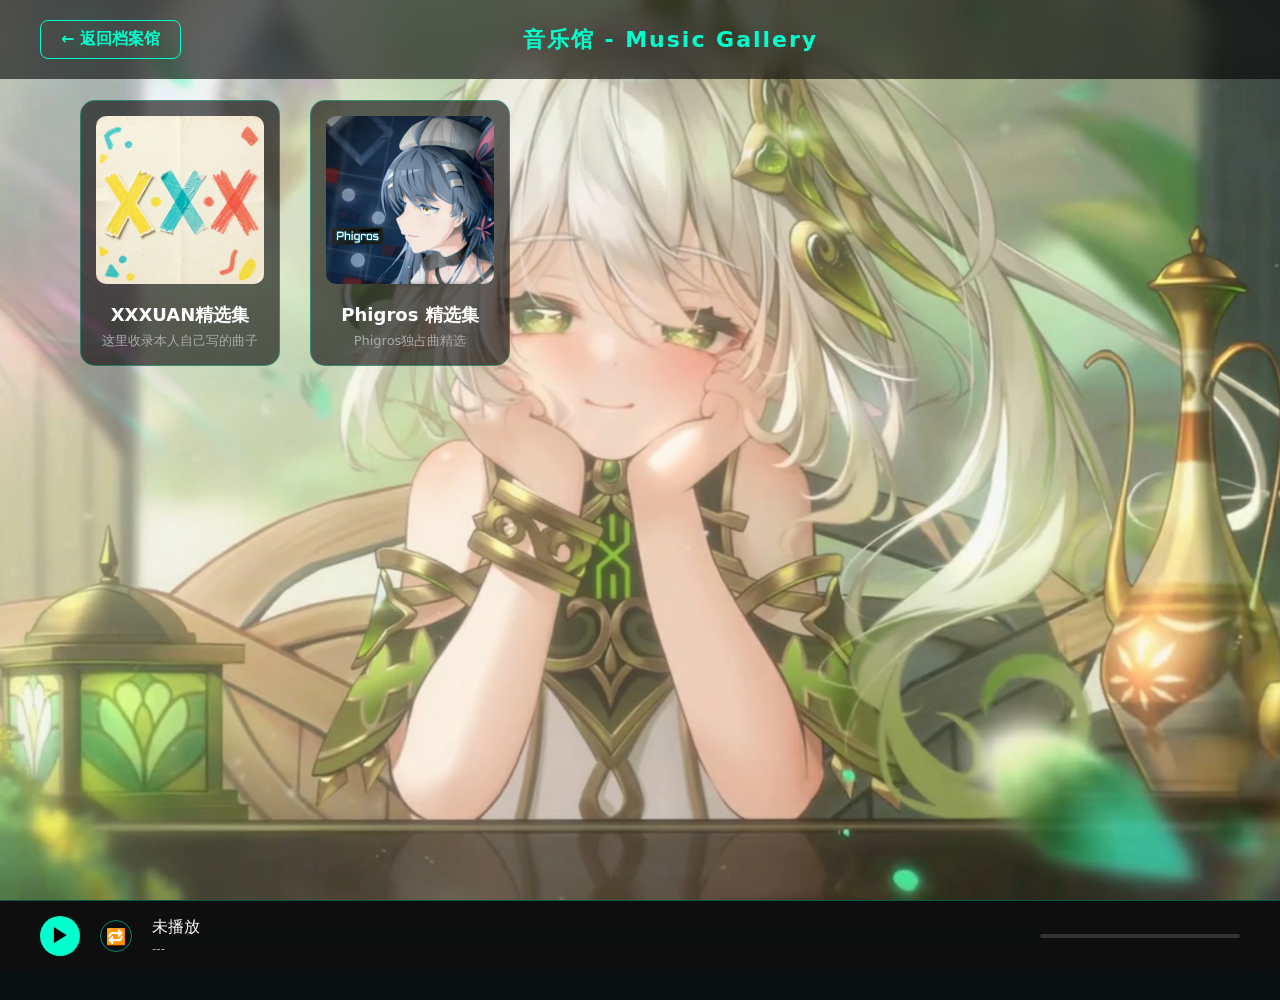
==== music.html @ 3392f0d2 "Update2.2.0#修复显示错误&音乐馆功能添加" ====
<!DOCTYPE html>
<html lang="zh-CN">
<head>
  <meta charset="UTF-8">
  <meta name="viewport" content="width=device-width, initial-scale=1.0">
  <title>音乐馆 - XXXUAN</title>
  <link rel="preload" as="image" href="XXXUANBG.webp">
  <style>
    /* ========== 基础与主题变量 ========== */
    :root {
      --accent: #00ffcc;
      --accent-rgb: 0, 255, 204;
      --panel: rgba(0, 0, 0, 0.6);
      --font-sans: system-ui, -apple-system, "Segoe UI", "PingFang SC", "Microsoft YaHei", sans-serif;
    }

    *, *::before, *::after { box-sizing: border-box; }
    
    /* ✨ 赛博滚动条：干掉默认样式 ✨ */
    html {
      color-scheme: dark;
      scrollbar-width: thin;
      scrollbar-color: rgba(var(--accent-rgb), 0.5) transparent;
    }
    ::-webkit-scrollbar { width: 8px; height: 8px; }
    ::-webkit-scrollbar-track { background: transparent; }
    ::-webkit-scrollbar-thumb {
      background: rgba(var(--accent-rgb), 0.4); border-radius: 4px;
    }
    ::-webkit-scrollbar-thumb:hover {
      background: rgba(var(--accent-rgb), 0.7);
    }

    body {
      min-height: 100vh;
      margin: 0;
      background: #0a0f12 url('XXXUANBG.webp') no-repeat center center / cover fixed;
      color: #fff;
      font-family: var(--font-sans);
      overflow-x: hidden;
      padding-bottom: 100px; /* 给底部播放器留空间 */
    }

    /* ✨ 滚动锁定：防止弹窗穿透 ✨ */
    body.modal-open {
      overflow: hidden;
      padding-right: 8px; /* 补偿滚动条消失导致的页面抖动 */
    }

    /* ========== 顶部导航栏 ========== */
    .nav-bar {
      position: fixed; top: 0; left: 0; width: 100%;
      padding: 20px 40px;
      background-color: var(--panel);
      backdrop-filter: blur(10px); -webkit-backdrop-filter: blur(10px);
      display: flex; justify-content: space-between; align-items: center;
      z-index: 100;
    }
    .back-btn {
      color: var(--accent); text-decoration: none;
      font-size: 16px; font-weight: bold;
      border: 1px solid var(--accent); padding: 8px 20px; border-radius: 8px;
      transition: all 0.3s;
      cursor: pointer;
    }
    .back-btn:hover { background: var(--accent); color: #000; box-shadow: 0 0 15px rgba(var(--accent-rgb), 0.4); }
    .page-title { font-size: 22px; font-weight: bold; color: var(--accent); letter-spacing: 2px; margin: 0; }

    /* ========== 专辑画廊（主页面） ========== */
    .album-gallery {
      max-width: 1200px; margin: 100px auto 40px; padding: 0 40px;
      display: grid; 
      grid-template-columns: repeat(auto-fill, minmax(200px, 1fr)); 
      gap: 30px;
    }
    .album-card {
      background: var(--panel);
      border: 1px solid rgba(var(--accent-rgb), 0.3);
      border-radius: 15px; padding: 15px;
      cursor: pointer; transition: all 0.3s;
      text-align: center;
    }
    .album-card:hover {
      transform: translateY(-8px);
      box-shadow: 0 10px 20px rgba(var(--accent-rgb), 0.2);
      border-color: var(--accent);
    }
    .album-cover {
      width: 100%; aspect-ratio: 1 / 1; object-fit: cover;
      border-radius: 10px; margin-bottom: 15px;
    }
    .album-name { color: #fff; font-size: 18px; font-weight: bold; margin-bottom: 5px; }
    .album-desc { color: #aaa; font-size: 13px; }

    /* ========== 专辑内页弹窗 ========== */
    .songs-modal {
      display: none; position: fixed; inset: 0;
      background-color: rgba(10, 10, 10, 0.7);
      backdrop-filter: blur(25px); -webkit-backdrop-filter: blur(25px);
      z-index: 200;
      padding: 80px 40px;
      overflow-y: auto;
      overscroll-behavior: contain; /* 禁止滚动链接 */
    }
    .songs-modal.is-open { display: block; animation: fadeIn 0.3s ease both; }
    @keyframes fadeIn { from { opacity: 0; } to { opacity: 1; } }
    
    .close-modal {
      position: fixed; top: 20px; right: 40px;
      background: none; border: none; color: var(--accent); font-size: 40px;
      cursor: pointer; transition: transform 0.3s;
    }
    .close-modal:hover { color: #fff; transform: rotate(90deg); }

    /* 版权声明栏样式 */
    .copyright-bar {
      text-align: center;
      margin-bottom: 30px;
      display: none; 
    }
    .copyright-text {
      display: inline-block;
      font-size: 13px;
      color: #ff8a80;
      background: rgba(255, 138, 128, 0.1);
      border: 1px dashed rgba(255, 138, 128, 0.4);
      padding: 8px 16px;
      border-radius: 8px;
      line-height: 1.5;
      letter-spacing: 1px;
    }

    /* 歌曲列表网格 */
    .songs-grid {
      max-width: 1000px; margin: 0 auto;
      display: grid; grid-template-columns: repeat(auto-fill, minmax(280px, 1fr)); gap: 20px;
    }

    /* 单曲卡片样式 */
    .song-card {
      background: rgba(255, 255, 255, 0.05);
      border: 1px solid rgba(var(--accent-rgb), 0.3);
      padding: 12px 20px 12px 12px;
      border-radius: 15px;
      cursor: pointer; transition: all 0.3s;
      display: flex; justify-content: space-between; align-items: center;
      gap: 15px;
    }
    .song-card:hover, .song-card.playing {
      background: rgba(var(--accent-rgb), 0.15);
      border-color: var(--accent);
      box-shadow: 0 0 15px rgba(var(--accent-rgb), 0.3);
    }
    
    .song-cover-thumb {
      width: 50px;
      height: 50px;
      border-radius: 8px;
      object-fit: cover;
      flex-shrink: 0;
    }

    .song-info {
      flex: 1;
      display: flex;
      flex-direction: column;
      justify-content: center;
      overflow: hidden;
    }
    .song-title { font-size: 16px; font-weight: bold; color: #fff; margin: 0 0 4px; white-space: nowrap; overflow: hidden; text-overflow: ellipsis; }
    .song-artist { font-size: 13px; color: #aaa; margin: 0; }
    
    .play-icon {
      width: 36px; height: 36px; border-radius: 50%;
      background: var(--accent); color: #000;
      display: flex; align-items: center; justify-content: center;
      font-size: 16px; flex-shrink: 0;
    }

    /* ========== 底部全局播放器 ========== */
    .global-player {
      position: fixed; bottom: 0; left: 0; width: 100%;
      background: rgba(15, 15, 15, 0.9);
      backdrop-filter: blur(20px); -webkit-backdrop-filter: blur(20px);
      border-top: 1px solid rgba(var(--accent-rgb), 0.3);
      padding: 15px 40px;
      display: flex; align-items: center; gap: 20px;
      z-index: 300; 
      transform: translateY(100%); 
      transition: transform 0.4s cubic-bezier(0.175, 0.885, 0.32, 1.275);
    }
    .global-player.show { transform: translateY(0); }
    
    .player-btn {
      width: 40px; height: 40px; border-radius: 50%;
      background: var(--accent); color: #000; border: none;
      font-size: 18px; cursor: pointer; font-weight: bold;
      display: flex; align-items: center; justify-content: center;
      flex-shrink: 0; transition: all 0.2s;
    }
    .player-btn:hover { transform: scale(1.1); box-shadow: 0 0 15px rgba(var(--accent-rgb), 0.5); }

    /* ✨ 播放模式按钮 ✨ */
    .mode-btn {
      width: 32px; height: 32px; border-radius: 50%;
      background: transparent; color: var(--accent); border: 1px solid rgba(var(--accent-rgb), 0.5);
      font-size: 16px; cursor: pointer; display: flex; align-items: center; justify-content: center;
      flex-shrink: 0; transition: all 0.3s;
    }
    .mode-btn:hover { background: rgba(var(--accent-rgb), 0.2); }
    
    .player-info {
      flex: 1; display: flex; flex-direction: column; overflow: hidden;
    }
    .player-title { font-size: 16px; color: #fff; margin: 0 0 4px; white-space: nowrap; overflow: hidden; text-overflow: ellipsis; }
    .player-artist { font-size: 12px; color: #aaa; margin: 0; }
    
    .player-progress {
      width: 200px; height: 4px; background: #333; border-radius: 2px; overflow: hidden; cursor: pointer; flex-shrink: 0;
    }
    .progress-inner { height: 100%; background: var(--accent); width: 0%; transition: width 0.1s linear; }

    /* 移动端适配 */
    @media (max-width: 820px) {
      .nav-bar { padding: 15px 20px; }
      .page-title { font-size: 18px; }
      .album-gallery { padding: 0 20px; margin-top: 80px; grid-template-columns: repeat(auto-fill, minmax(140px, 1fr)); gap: 15px; }
      .album-cover { margin-bottom: 10px; }
      .album-name { font-size: 15px; }
      .songs-modal { padding: 80px 20px; }
      .close-modal { right: 20px; }
      .global-player { padding: 10px 20px; gap: 10px; }
      .player-progress { display: none; } 
    }
  </style>
</head>
<body>

  <!-- 顶部返回导航 -->
  <div class="nav-bar">
    <a href="index.html" class="back-btn" id="back-to-home">← 返回档案馆</a>
    <h1 class="page-title">音乐馆 - Music Gallery</h1>
    <div style="width: 80px;"></div>
  </div>

  <!-- 专辑画廊 -->
  <div class="album-gallery" id="album-container">
    <p style="text-align:center; width:100%; color:#888;">正在加载专辑...</p>
  </div>

  <!-- 歌曲列表弹窗 -->
  <div id="songs-modal" class="songs-modal">
    <button class="close-modal" id="close-songs">&times;</button>
    <h2 style="text-align: center; color: var(--accent); margin-bottom: 10px;" id="modal-album-title">专辑名称</h2>
    
    <!-- 版权声明栏 -->
    <div class="copyright-bar" id="modal-copyright-bar">
      <span class="copyright-text" id="modal-copyright-text"></span>
    </div>

    <div class="songs-grid" id="songs-container"></div>
  </div>

  <!-- 全局底部播放器 -->
  <div class="global-player" id="global-player">
    <button class="player-btn" id="main-play-btn">▶</button>
    <!-- ✨ 新增模式切换按钮 ✨ -->
    <button class="mode-btn" id="play-mode-btn" title="列表循环">🔁</button>
    <div class="player-info">
      <p class="player-title" id="player-title">未播放</p>
      <p class="player-artist" id="player-artist">---</p>
    </div>
    <div class="player-progress" id="player-progress">
      <div class="progress-inner" id="progress-inner"></div>
    </div>
  </div>

  <!-- 极简音频标签 -->
  <audio id="global-audio" preload="none"></audio>

  <script>
    (() => {
      'use strict';

      // ================= 1. 主题色同步模块 =================
      function hexToRgb(hex) {
        const m = /^#?([0-9a-f]{3}|[0-9a-f]{6})$/i.exec(hex || '');
        if (!m) return null;
        let h = m[1];
        if (h.length === 3) h = h.split('').map(c => c + c).join('');
        return `${parseInt(h.slice(0, 2), 16)}, ${parseInt(h.slice(2, 4), 16)}, ${parseInt(h.slice(4, 6), 16)}`;
      }
      let savedColor = null;
      try { savedColor = localStorage.getItem('archive-theme-color'); } catch {}
      if (savedColor) {
        const rgb = hexToRgb(savedColor);
        if (rgb) {
          document.documentElement.style.setProperty('--accent', savedColor);
          document.documentElement.style.setProperty('--accent-rgb', rgb);
        }
      }

      // ================= DOM 元素获取 =================
      const albumContainer = document.getElementById('album-container');
      const songsModal = document.getElementById('songs-modal');
      const closeSongsBtn = document.getElementById('close-songs');
      const songsContainer = document.getElementById('songs-container');
      const modalAlbumTitle = document.getElementById('modal-album-title');
      
      const copyrightBar = document.getElementById('modal-copyright-bar');
      const copyrightText = document.getElementById('modal-copyright-text');

      const globalPlayer = document.getElementById('global-player');
      const mainPlayBtn = document.getElementById('main-play-btn');
      const playModeBtn = document.getElementById('play-mode-btn');
      const playerTitle = document.getElementById('player-title');
      const playerArtist = document.getElementById('player-artist');
      const progressInner = document.getElementById('progress-inner');
      const playerProgress = document.getElementById('player-progress');
      
      const audio = document.getElementById('global-audio');

      // ================= 状态管理 =================
      let musicData = [];
      let currentPlayingCard = null; 
      let currentPlaylist = [];      // 当前所在的播放列表
      let currentSongIndex = -1;     // 当前在播放列表中的索引
      let playMode = 0;              // 0: 列表循环, 1: 单曲循环, 2: 随机播放

      // 读取保存的播放模式
      const savedMode = localStorage.getItem('music-play-mode');
      if (savedMode !== null && !isNaN(parseInt(savedMode))) {
        playMode = parseInt(savedMode);
      }
      updateModeUI();

      // ================= 2. 加载数据与渲染 =================
      async function loadMusic() {
        try {
          const res = await fetch('music.json', { cache: 'no-cache' });
          if (!res.ok) throw new Error(`HTTP ${res.status}`);
          musicData = await res.json();
          renderAlbums();
        } catch (err) {
          console.error('加载音乐数据失败:', err);
          albumContainer.innerHTML = `<p style="text-align:center; color:#ff8a80; width:100%;">加载失败：${err.message}</p>`;
        }
      }

      function renderAlbums() {
        albumContainer.innerHTML = '';
        musicData.forEach((album) => {
          const card = document.createElement('div');
          card.className = 'album-card';
          card.innerHTML = `
            <img src="${album.album_cover}" class="album-cover" alt="${album.album_name}">
            <div class="album-name">${album.album_name}</div>
            <div class="album-desc">${album.description || ''}</div>
          `;
          card.onclick = () => openAlbum(album);
          albumContainer.appendChild(card);
        });
      }

      // ================= 3. 弹窗与滚动锁定 =================
      function openAlbum(album) {
        modalAlbumTitle.textContent = album.album_name;
        
        if (album.copyright) {
          copyrightText.textContent = album.copyright;
          copyrightBar.style.display = 'block'; 
        } else {
          copyrightBar.style.display = 'none'; 
        }

        songsContainer.innerHTML = '';
        currentPlaylist = album.songs || []; // 更新当前播放列表

        if (currentPlaylist.length === 0) {
          songsContainer.innerHTML = '<p style="color: #888; text-align: center; width: 100%;">此专辑暂未收录歌曲。</p>';
        } else {
          currentPlaylist.forEach((song, index) => {
            const songCard = document.createElement('div');
            songCard.className = 'song-card';
            
            // 检查是否是当前正在播放的歌
            const isPlayingThis = !audio.paused && currentSongIndex === index && audio.src.includes(song.src);
            if (isPlayingThis) {
              songCard.classList.add('playing');
              currentPlayingCard = songCard;
            }

            const coverUrl = song.cover ? song.cover : album.album_cover; 

            songCard.innerHTML = `
              <img src="${coverUrl}" class="song-cover-thumb" alt="${song.title}">
              <div class="song-info">
                <p class="song-title">${song.title}</p>
                <p class="song-artist">${song.artist}</p>
              </div>
              <div class="play-icon">${isPlayingThis ? '⏸' : '▶'}</div>
            `;
            
            songCard.onclick = () => togglePlay(song, index, songCard);
            songsContainer.appendChild(songCard);
          });
        }
        
        songsModal.classList.add('is-open');
        document.body.classList.add('modal-open'); // ✨ 锁定背景滚动
      }

      closeSongsBtn.onclick = () => {
        songsModal.classList.remove('is-open');
        document.body.classList.remove('modal-open'); // ✨ 恢复背景滚动
      };

      // ================= 4. 核心播放逻辑 =================
      function togglePlay(song, index, songCard) {
        // 如果点击的是正在播放的歌，就暂停
        if (!audio.paused && currentSongIndex === index && audio.src.includes(song.src)) {
          audio.pause();
          songCard.classList.remove('playing');
          songCard.querySelector('.play-icon').textContent = '▶';
          mainPlayBtn.textContent = '▶';
          return;
        }

        playSong(song, index, songCard);
      }

      function playSong(song, index, songCard) {
        // 重置上一首的 UI
        if (currentPlayingCard) {
          currentPlayingCard.classList.remove('playing');
          currentPlayingCard.querySelector('.play-icon').textContent = '▶';
        }

        currentSongIndex = index;
        audio.src = song.src;
        
        audio.play().then(() => {
          // 更新当前卡片 UI
          if (songCard) {
            songCard.classList.add('playing');
            songCard.querySelector('.play-icon').textContent = '⏸';
            currentPlayingCard = songCard;
          }
          
          // 更新底部播放器
          playerTitle.textContent = song.title;
          playerArtist.textContent = song.artist;
          mainPlayBtn.textContent = '⏸';
          globalPlayer.classList.add('show');
          
        }).catch(err => {
          console.error('播放失败', err);
          alert('无法播放该音频，请检查路径或网络。');
        });
      }

      // ================= 5. 播放模式逻辑 =================
      function updateModeUI() {
        if (playMode === 0) {
          playModeBtn.textContent = '🔁';
          playModeBtn.title = '列表循环';
        } else if (playMode === 1) {
          playModeBtn.textContent = '🔂';
          playModeBtn.title = '单曲循环';
        } else if (playMode === 2) {
          playModeBtn.textContent = '🔀';
          playModeBtn.title = '随机播放';
        }
      }

      playModeBtn.onclick = () => {
        playMode = (playMode + 1) % 3;
        updateModeUI();
        localStorage.setItem('music-play-mode', playMode);
      };

      // ✨ 核心：播放结束时的处理 ✨
      audio.onended = () => {
        if (currentPlaylist.length === 0) return;

        // 单曲循环
        if (playMode === 1) {
          audio.currentTime = 0;
          audio.play();
          return;
        }

        let nextIndex = currentSongIndex;

        // 列表循环
        if (playMode === 0) {
          nextIndex = (currentSongIndex + 1) % currentPlaylist.length;
        } 
        // 随机播放
        else if (playMode === 2) {
          if (currentPlaylist.length > 1) {
            do {
              nextIndex = Math.floor(Math.random() * currentPlaylist.length);
            } while (nextIndex === currentSongIndex);
          } else {
            nextIndex = 0;
          }
        }

        // 自动播放下一首
        const nextSong = currentPlaylist[nextIndex];
        
        // 如果弹窗还开着，就自动找对应的 DOM 元素高亮
        let nextCard = null;
        if (songsModal.classList.contains('is-open')) {
           const cards = songsContainer.querySelectorAll('.song-card');
           if (cards[nextIndex]) nextCard = cards[nextIndex];
        }

        playSong(nextSong, nextIndex, nextCard);
      };

      // ================= 6. 底部播放器交互 =================
      mainPlayBtn.onclick = () => {
        if (audio.paused) {
          audio.play();
          mainPlayBtn.textContent = '⏸';
          if (currentPlayingCard) {
            currentPlayingCard.classList.add('playing');
            currentPlayingCard.querySelector('.play-icon').textContent = '⏸';
          }
        } else {
          audio.pause();
          mainPlayBtn.textContent = '▶';
          if (currentPlayingCard) {
            currentPlayingCard.classList.remove('playing');
            currentPlayingCard.querySelector('.play-icon').textContent = '▶';
          }
        }
      };

      audio.ontimeupdate = () => {
        if (audio.duration) {
          const percent = (audio.currentTime / audio.duration) * 100;
          progressInner.style.width = `${percent}%`;
        }
      };
      
      playerProgress.onclick = (e) => {
        if (audio.duration) {
          const rect = playerProgress.getBoundingClientRect();
          const percent = (e.clientX - rect.left) / rect.width;
          audio.currentTime = percent * audio.duration;
        }
      };

      // ================= 7. 返回主页渐弱效果 =================
      document.getElementById('back-to-home').onclick = (e) => {
        e.preventDefault();
        const targetUrl = 'index.html';
        
        if (audio.paused) {
          window.location.href = targetUrl;
          return;
        }
        
        let vol = audio.volume;
        const fadeOut = setInterval(() => {
          if (vol > 0.05) {
            vol -= 0.05;
            audio.volume = vol;
          } else {
            clearInterval(fadeOut);
            audio.pause();
            window.location.href = targetUrl;
          }
        }, 50);
      };

      // 启动
      loadMusic();
    })();
  </script>
</body>
</html>
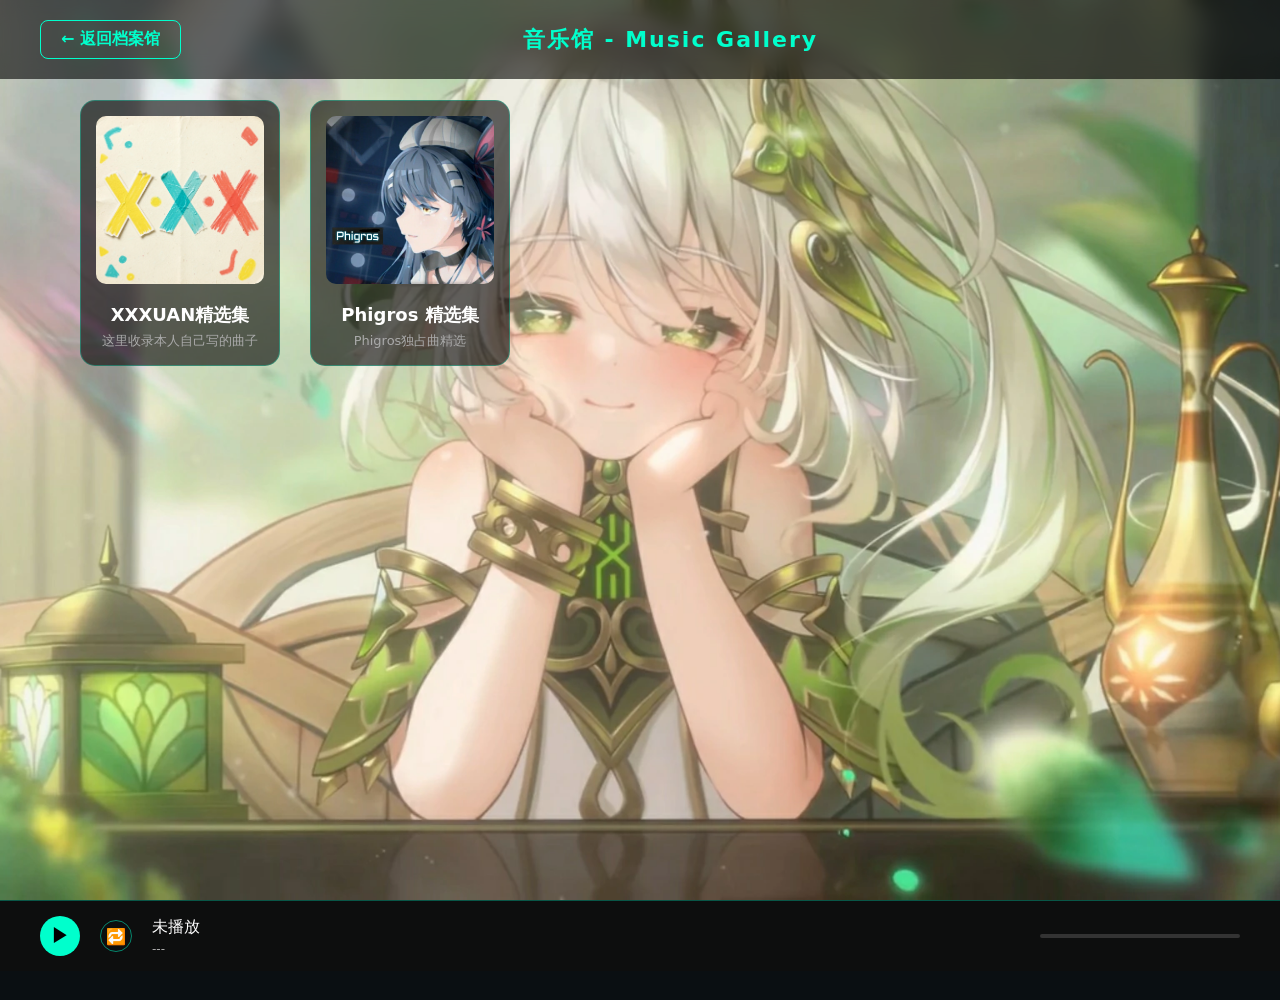
==== commit 09658adf: "Update2.3.0#修复显示错误" ====
--- a/music.html
+++ b/music.html
@@ -16,7 +16,7 @@
 
     *, *::before, *::after { box-sizing: border-box; }
     
-    /* ✨ 赛博滚动条：干掉默认样式 ✨ */
+    /* 赛博滚动条 */
     html {
       color-scheme: dark;
       scrollbar-width: thin;
@@ -24,12 +24,8 @@
     }
     ::-webkit-scrollbar { width: 8px; height: 8px; }
     ::-webkit-scrollbar-track { background: transparent; }
-    ::-webkit-scrollbar-thumb {
-      background: rgba(var(--accent-rgb), 0.4); border-radius: 4px;
-    }
-    ::-webkit-scrollbar-thumb:hover {
-      background: rgba(var(--accent-rgb), 0.7);
-    }
+    ::-webkit-scrollbar-thumb { background: rgba(var(--accent-rgb), 0.4); border-radius: 4px; }
+    ::-webkit-scrollbar-thumb:hover { background: rgba(var(--accent-rgb), 0.7); }
 
     body {
       min-height: 100vh;
@@ -41,20 +37,21 @@
       padding-bottom: 100px; /* 给底部播放器留空间 */
     }
 
-    /* ✨ 滚动锁定：防止弹窗穿透 ✨ */
+    /* 滚动锁定：防止弹窗穿透 */
     body.modal-open {
       overflow: hidden;
       padding-right: 8px; /* 补偿滚动条消失导致的页面抖动 */
     }
 
-    /* ========== 顶部导航栏 ========== */
+    /* ========== 顶部导航栏 (降级兜底) ========== */
     .nav-bar {
       position: fixed; top: 0; left: 0; width: 100%;
       padding: 20px 40px;
-      background-color: var(--panel);
-      backdrop-filter: blur(10px); -webkit-backdrop-filter: blur(10px);
+      /* 默认深色底，防止毛玻璃失效导致文字看不清 */
+      background-color: rgba(0, 0, 0, 0.9);
       display: flex; justify-content: space-between; align-items: center;
       z-index: 100;
+      transform: translateZ(0); will-change: backdrop-filter;
     }
     .back-btn {
       color: var(--accent); text-decoration: none;
@@ -92,15 +89,17 @@
     .album-name { color: #fff; font-size: 18px; font-weight: bold; margin-bottom: 5px; }
     .album-desc { color: #aaa; font-size: 13px; }
 
-    /* ========== 专辑内页弹窗 ========== */
+    /* ========== 专辑内页弹窗 (降级兜底) ========== */
     .songs-modal {
       display: none; position: fixed; inset: 0;
-      background-color: rgba(10, 10, 10, 0.7);
-      backdrop-filter: blur(25px); -webkit-backdrop-filter: blur(25px);
+      /* 默认极深色底，0.95几乎不透明，绝对防叠影 */
+      background-color: rgba(10, 10, 10, 0.95);
       z-index: 200;
       padding: 80px 40px;
       overflow-y: auto;
-      overscroll-behavior: contain; /* 禁止滚动链接 */
+      overscroll-behavior: contain; 
+      transform: translateZ(0);
+      isolation: isolate; /* 防止层叠上下文丢失 */
     }
     .songs-modal.is-open { display: block; animation: fadeIn 0.3s ease both; }
     @keyframes fadeIn { from { opacity: 0; } to { opacity: 1; } }
@@ -153,20 +152,11 @@
     }
     
     .song-cover-thumb {
-      width: 50px;
-      height: 50px;
-      border-radius: 8px;
-      object-fit: cover;
-      flex-shrink: 0;
-    }
-
-    .song-info {
-      flex: 1;
-      display: flex;
-      flex-direction: column;
-      justify-content: center;
-      overflow: hidden;
-    }
+      width: 50px; height: 50px; border-radius: 8px;
+      object-fit: cover; flex-shrink: 0;
+    }
+
+    .song-info { flex: 1; display: flex; flex-direction: column; justify-content: center; overflow: hidden; }
     .song-title { font-size: 16px; font-weight: bold; color: #fff; margin: 0 0 4px; white-space: nowrap; overflow: hidden; text-overflow: ellipsis; }
     .song-artist { font-size: 13px; color: #aaa; margin: 0; }
     
@@ -177,17 +167,18 @@
       font-size: 16px; flex-shrink: 0;
     }
 
-    /* ========== 底部全局播放器 ========== */
+    /* ========== 底部全局播放器 (降级兜底) ========== */
     .global-player {
       position: fixed; bottom: 0; left: 0; width: 100%;
-      background: rgba(15, 15, 15, 0.9);
-      backdrop-filter: blur(20px); -webkit-backdrop-filter: blur(20px);
+      /* 默认深色底 */
+      background: rgba(15, 15, 15, 0.95);
       border-top: 1px solid rgba(var(--accent-rgb), 0.3);
       padding: 15px 40px;
       display: flex; align-items: center; gap: 20px;
       z-index: 300; 
       transform: translateY(100%); 
       transition: transform 0.4s cubic-bezier(0.175, 0.885, 0.32, 1.275);
+      will-change: backdrop-filter;
     }
     .global-player.show { transform: translateY(0); }
     
@@ -200,7 +191,7 @@
     }
     .player-btn:hover { transform: scale(1.1); box-shadow: 0 0 15px rgba(var(--accent-rgb), 0.5); }
 
-    /* ✨ 播放模式按钮 ✨ */
+    /* 播放模式按钮 */
     .mode-btn {
       width: 32px; height: 32px; border-radius: 50%;
       background: transparent; color: var(--accent); border: 1px solid rgba(var(--accent-rgb), 0.5);
@@ -209,9 +200,7 @@
     }
     .mode-btn:hover { background: rgba(var(--accent-rgb), 0.2); }
     
-    .player-info {
-      flex: 1; display: flex; flex-direction: column; overflow: hidden;
-    }
+    .player-info { flex: 1; display: flex; flex-direction: column; overflow: hidden; }
     .player-title { font-size: 16px; color: #fff; margin: 0 0 4px; white-space: nowrap; overflow: hidden; text-overflow: ellipsis; }
     .player-artist { font-size: 12px; color: #aaa; margin: 0; }
     
@@ -220,7 +209,26 @@
     }
     .progress-inner { height: 100%; background: var(--accent); width: 0%; transition: width 0.1s linear; }
 
-    /* 移动端适配 */
+    /* ============================================================
+       全平台终极降级策略 (@supports)
+       ============================================================ */
+    @supports ((-webkit-backdrop-filter: blur(25px)) or (backdrop-filter: blur(25px))) {
+      /* 支持毛玻璃时的优化效果 */
+      .nav-bar {
+        background-color: var(--panel);
+        backdrop-filter: blur(10px); -webkit-backdrop-filter: blur(10px);
+      }
+      .songs-modal {
+        background-color: rgba(10, 10, 10, 0.75); /* PC端透明度调高一点 */
+        backdrop-filter: blur(25px); -webkit-backdrop-filter: blur(25px);
+      }
+      .global-player {
+        background: rgba(15, 15, 15, 0.85); /* 播放器透明度也调高 */
+        backdrop-filter: blur(20px); -webkit-backdrop-filter: blur(20px);
+      }
+    }
+
+    /* ========== 移动端终极降级打击 ========== */
     @media (max-width: 820px) {
       .nav-bar { padding: 15px 20px; }
       .page-title { font-size: 18px; }
@@ -231,6 +239,15 @@
       .close-modal { right: 20px; }
       .global-player { padding: 10px 20px; gap: 10px; }
       .player-progress { display: none; } 
+
+      /* 移动端强制关闭毛玻璃，深度加深底 */
+      .nav-bar, .songs-modal, .global-player {
+        backdrop-filter: none !important;
+        -webkit-backdrop-filter: none !important;
+      }
+      .songs-modal {
+        background-color: rgba(10, 10, 10, 0.98) !important;
+      }
     }
   </style>
 </head>
@@ -264,7 +281,7 @@
   <!-- 全局底部播放器 -->
   <div class="global-player" id="global-player">
     <button class="player-btn" id="main-play-btn">▶</button>
-    <!-- ✨ 新增模式切换按钮 ✨ -->
+    <!-- 播放模式切换按钮 -->
     <button class="mode-btn" id="play-mode-btn" title="列表循环">🔁</button>
     <div class="player-info">
       <p class="player-title" id="player-title">未播放</p>
@@ -323,11 +340,10 @@
       // ================= 状态管理 =================
       let musicData = [];
       let currentPlayingCard = null; 
-      let currentPlaylist = [];      // 当前所在的播放列表
-      let currentSongIndex = -1;     // 当前在播放列表中的索引
-      let playMode = 0;              // 0: 列表循环, 1: 单曲循环, 2: 随机播放
-
-      // 读取保存的播放模式
+      let currentPlaylist = [];      
+      let currentSongIndex = -1;     
+      let playMode = 0;              
+
       const savedMode = localStorage.getItem('music-play-mode');
       if (savedMode !== null && !isNaN(parseInt(savedMode))) {
         playMode = parseInt(savedMode);
@@ -374,7 +390,7 @@
         }
 
         songsContainer.innerHTML = '';
-        currentPlaylist = album.songs || []; // 更新当前播放列表
+        currentPlaylist = album.songs || []; 
 
         if (currentPlaylist.length === 0) {
           songsContainer.innerHTML = '<p style="color: #888; text-align: center; width: 100%;">此专辑暂未收录歌曲。</p>';
@@ -383,7 +399,6 @@
             const songCard = document.createElement('div');
             songCard.className = 'song-card';
             
-            // 检查是否是当前正在播放的歌
             const isPlayingThis = !audio.paused && currentSongIndex === index && audio.src.includes(song.src);
             if (isPlayingThis) {
               songCard.classList.add('playing');
@@ -407,17 +422,16 @@
         }
         
         songsModal.classList.add('is-open');
-        document.body.classList.add('modal-open'); // ✨ 锁定背景滚动
+        document.body.classList.add('modal-open'); 
       }
 
       closeSongsBtn.onclick = () => {
         songsModal.classList.remove('is-open');
-        document.body.classList.remove('modal-open'); // ✨ 恢复背景滚动
+        document.body.classList.remove('modal-open'); 
       };
 
       // ================= 4. 核心播放逻辑 =================
       function togglePlay(song, index, songCard) {
-        // 如果点击的是正在播放的歌，就暂停
         if (!audio.paused && currentSongIndex === index && audio.src.includes(song.src)) {
           audio.pause();
           songCard.classList.remove('playing');
@@ -430,7 +444,6 @@
       }
 
       function playSong(song, index, songCard) {
-        // 重置上一首的 UI
         if (currentPlayingCard) {
           currentPlayingCard.classList.remove('playing');
           currentPlayingCard.querySelector('.play-icon').textContent = '▶';
@@ -440,14 +453,12 @@
         audio.src = song.src;
         
         audio.play().then(() => {
-          // 更新当前卡片 UI
           if (songCard) {
             songCard.classList.add('playing');
             songCard.querySelector('.play-icon').textContent = '⏸';
             currentPlayingCard = songCard;
           }
           
-          // 更新底部播放器
           playerTitle.textContent = song.title;
           playerArtist.textContent = song.artist;
           mainPlayBtn.textContent = '⏸';
@@ -479,11 +490,9 @@
         localStorage.setItem('music-play-mode', playMode);
       };
 
-      // ✨ 核心：播放结束时的处理 ✨
       audio.onended = () => {
         if (currentPlaylist.length === 0) return;
 
-        // 单曲循环
         if (playMode === 1) {
           audio.currentTime = 0;
           audio.play();
@@ -492,11 +501,9 @@
 
         let nextIndex = currentSongIndex;
 
-        // 列表循环
         if (playMode === 0) {
           nextIndex = (currentSongIndex + 1) % currentPlaylist.length;
         } 
-        // 随机播放
         else if (playMode === 2) {
           if (currentPlaylist.length > 1) {
             do {
@@ -507,10 +514,8 @@
           }
         }
 
-        // 自动播放下一首
         const nextSong = currentPlaylist[nextIndex];
         
-        // 如果弹窗还开着，就自动找对应的 DOM 元素高亮
         let nextCard = null;
         if (songsModal.classList.contains('is-open')) {
            const cards = songsContainer.querySelectorAll('.song-card');
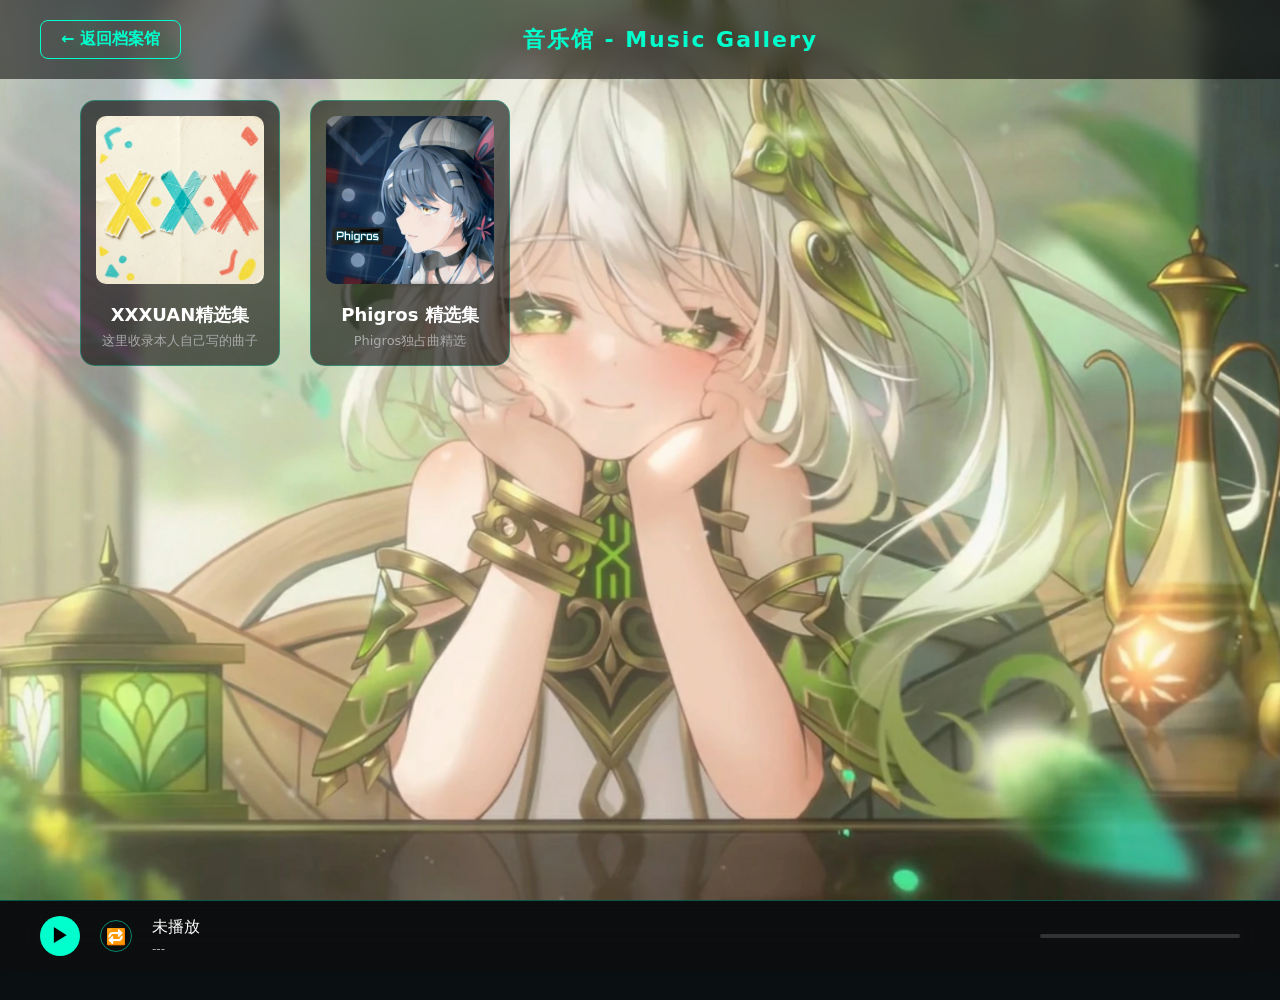
==== commit ece29634: "Update2.3.2#修复显示错误*3" ====
--- a/music.html
+++ b/music.html
@@ -34,21 +34,19 @@
       color: #fff;
       font-family: var(--font-sans);
       overflow-x: hidden;
-      padding-bottom: 100px; /* 给底部播放器留空间 */
-    }
-
-    /* 滚动锁定：防止弹窗穿透 */
+      padding-bottom: 100px;
+    }
+
     body.modal-open {
       overflow: hidden;
-      padding-right: 8px; /* 补偿滚动条消失导致的页面抖动 */
-    }
-
-    /* ========== 顶部导航栏 (降级兜底) ========== */
+      padding-right: 8px; 
+    }
+
+    /* ========== 顶部导航栏 ========== */
     .nav-bar {
       position: fixed; top: 0; left: 0; width: 100%;
       padding: 20px 40px;
-      /* 默认深色底，防止毛玻璃失效导致文字看不清 */
-      background-color: rgba(0, 0, 0, 0.9);
+      background-color: rgba(0, 0, 0, 0.9); /* 兜底深色 */
       display: flex; justify-content: space-between; align-items: center;
       z-index: 100;
       transform: translateZ(0); will-change: backdrop-filter;
@@ -63,7 +61,7 @@
     .back-btn:hover { background: var(--accent); color: #000; box-shadow: 0 0 15px rgba(var(--accent-rgb), 0.4); }
     .page-title { font-size: 22px; font-weight: bold; color: var(--accent); letter-spacing: 2px; margin: 0; }
 
-    /* ========== 专辑画廊（主页面） ========== */
+    /* ========== 专辑画廊 ========== */
     .album-gallery {
       max-width: 1200px; margin: 100px auto 40px; padding: 0 40px;
       display: grid; 
@@ -89,17 +87,15 @@
     .album-name { color: #fff; font-size: 18px; font-weight: bold; margin-bottom: 5px; }
     .album-desc { color: #aaa; font-size: 13px; }
 
-    /* ========== 专辑内页弹窗 (降级兜底) ========== */
+    /* ========== 专辑内页弹窗 ========== */
     .songs-modal {
       display: none; position: fixed; inset: 0;
-      /* 默认极深色底，0.95几乎不透明，绝对防叠影 */
-      background-color: rgba(10, 10, 10, 0.95);
+      background-color: rgba(10, 10, 10, 0.95); /* 兜底深色 */
       z-index: 200;
       padding: 80px 40px;
       overflow-y: auto;
       overscroll-behavior: contain; 
       transform: translateZ(0);
-      isolation: isolate; /* 防止层叠上下文丢失 */
     }
     .songs-modal.is-open { display: block; animation: fadeIn 0.3s ease both; }
     @keyframes fadeIn { from { opacity: 0; } to { opacity: 1; } }
@@ -112,21 +108,11 @@
     .close-modal:hover { color: #fff; transform: rotate(90deg); }
 
     /* 版权声明栏样式 */
-    .copyright-bar {
-      text-align: center;
-      margin-bottom: 30px;
-      display: none; 
-    }
+    .copyright-bar { text-align: center; margin-bottom: 30px; display: none; }
     .copyright-text {
-      display: inline-block;
-      font-size: 13px;
-      color: #ff8a80;
-      background: rgba(255, 138, 128, 0.1);
-      border: 1px dashed rgba(255, 138, 128, 0.4);
-      padding: 8px 16px;
-      border-radius: 8px;
-      line-height: 1.5;
-      letter-spacing: 1px;
+      display: inline-block; font-size: 13px; color: #ff8a80;
+      background: rgba(255, 138, 128, 0.1); border: 1px dashed rgba(255, 138, 128, 0.4);
+      padding: 8px 16px; border-radius: 8px; line-height: 1.5; letter-spacing: 1px;
     }
 
     /* 歌曲列表网格 */
@@ -140,63 +126,44 @@
       background: rgba(255, 255, 255, 0.05);
       border: 1px solid rgba(var(--accent-rgb), 0.3);
       padding: 12px 20px 12px 12px;
-      border-radius: 15px;
-      cursor: pointer; transition: all 0.3s;
-      display: flex; justify-content: space-between; align-items: center;
-      gap: 15px;
+      border-radius: 15px; cursor: pointer; transition: all 0.3s;
+      display: flex; justify-content: space-between; align-items: center; gap: 15px;
     }
     .song-card:hover, .song-card.playing {
       background: rgba(var(--accent-rgb), 0.15);
       border-color: var(--accent);
       box-shadow: 0 0 15px rgba(var(--accent-rgb), 0.3);
     }
-    
-    .song-cover-thumb {
-      width: 50px; height: 50px; border-radius: 8px;
-      object-fit: cover; flex-shrink: 0;
-    }
-
+    .song-cover-thumb { width: 50px; height: 50px; border-radius: 8px; object-fit: cover; flex-shrink: 0; }
     .song-info { flex: 1; display: flex; flex-direction: column; justify-content: center; overflow: hidden; }
     .song-title { font-size: 16px; font-weight: bold; color: #fff; margin: 0 0 4px; white-space: nowrap; overflow: hidden; text-overflow: ellipsis; }
     .song-artist { font-size: 13px; color: #aaa; margin: 0; }
-    
-    .play-icon {
-      width: 36px; height: 36px; border-radius: 50%;
-      background: var(--accent); color: #000;
-      display: flex; align-items: center; justify-content: center;
-      font-size: 16px; flex-shrink: 0;
-    }
-
-    /* ========== 底部全局播放器 (降级兜底) ========== */
+    .play-icon { width: 36px; height: 36px; border-radius: 50%; background: var(--accent); color: #000; display: flex; align-items: center; justify-content: center; font-size: 16px; flex-shrink: 0; }
+
+    /* ========== 底部全局播放器 ========== */
     .global-player {
       position: fixed; bottom: 0; left: 0; width: 100%;
-      /* 默认深色底 */
-      background: rgba(15, 15, 15, 0.95);
+      background: rgba(15, 15, 15, 0.95); /* 兜底深色 */
       border-top: 1px solid rgba(var(--accent-rgb), 0.3);
       padding: 15px 40px;
       display: flex; align-items: center; gap: 20px;
-      z-index: 300; 
-      transform: translateY(100%); 
+      z-index: 300; transform: translateY(100%); 
       transition: transform 0.4s cubic-bezier(0.175, 0.885, 0.32, 1.275);
       will-change: backdrop-filter;
     }
     .global-player.show { transform: translateY(0); }
     
     .player-btn {
-      width: 40px; height: 40px; border-radius: 50%;
-      background: var(--accent); color: #000; border: none;
-      font-size: 18px; cursor: pointer; font-weight: bold;
-      display: flex; align-items: center; justify-content: center;
+      width: 40px; height: 40px; border-radius: 50%; background: var(--accent); color: #000; border: none;
+      font-size: 18px; cursor: pointer; font-weight: bold; display: flex; align-items: center; justify-content: center;
       flex-shrink: 0; transition: all 0.2s;
     }
     .player-btn:hover { transform: scale(1.1); box-shadow: 0 0 15px rgba(var(--accent-rgb), 0.5); }
 
-    /* 播放模式按钮 */
     .mode-btn {
-      width: 32px; height: 32px; border-radius: 50%;
-      background: transparent; color: var(--accent); border: 1px solid rgba(var(--accent-rgb), 0.5);
-      font-size: 16px; cursor: pointer; display: flex; align-items: center; justify-content: center;
-      flex-shrink: 0; transition: all 0.3s;
+      width: 32px; height: 32px; border-radius: 50%; background: transparent; color: var(--accent);
+      border: 1px solid rgba(var(--accent-rgb), 0.5); font-size: 16px; cursor: pointer;
+      display: flex; align-items: center; justify-content: center; flex-shrink: 0; transition: all 0.3s;
     }
     .mode-btn:hover { background: rgba(var(--accent-rgb), 0.2); }
     
@@ -204,30 +171,29 @@
     .player-title { font-size: 16px; color: #fff; margin: 0 0 4px; white-space: nowrap; overflow: hidden; text-overflow: ellipsis; }
     .player-artist { font-size: 12px; color: #aaa; margin: 0; }
     
-    .player-progress {
-      width: 200px; height: 4px; background: #333; border-radius: 2px; overflow: hidden; cursor: pointer; flex-shrink: 0;
-    }
+    .player-progress { width: 200px; height: 4px; background: #333; border-radius: 2px; overflow: hidden; cursor: pointer; flex-shrink: 0; }
     .progress-inner { height: 100%; background: var(--accent); width: 0%; transition: width 0.1s linear; }
 
-    /* ============================================================
+       /* ============================================================
        全平台终极降级策略 (@supports)
        ============================================================ */
     @supports ((-webkit-backdrop-filter: blur(25px)) or (backdrop-filter: blur(25px))) {
-      /* 支持毛玻璃时的优化效果 */
       .nav-bar {
-        background-color: var(--panel);
+        background-color: rgba(0, 0, 0, 0.55); /* 导航栏透一点 */
         backdrop-filter: blur(10px); -webkit-backdrop-filter: blur(10px);
       }
+      
+      /* ✨ 军师调整：音乐馆弹窗和播放器也降低透明度 ✨ */
       .songs-modal {
-        background-color: rgba(10, 10, 10, 0.75); /* PC端透明度调高一点 */
+        background-color: rgba(10, 10, 10, 0.55); /* 从 0.8 降到 0.55 */
         backdrop-filter: blur(25px); -webkit-backdrop-filter: blur(25px);
       }
+      
       .global-player {
-        background: rgba(15, 15, 15, 0.85); /* 播放器透明度也调高 */
+        background: rgba(15, 15, 15, 0.65); /* 播放器稍微透一点 */
         backdrop-filter: blur(20px); -webkit-backdrop-filter: blur(20px);
       }
     }
-
     /* ========== 移动端终极降级打击 ========== */
     @media (max-width: 820px) {
       .nav-bar { padding: 15px 20px; }
@@ -240,7 +206,7 @@
       .global-player { padding: 10px 20px; gap: 10px; }
       .player-progress { display: none; } 
 
-      /* 移动端强制关闭毛玻璃，深度加深底 */
+      /* 移动端强制关闭毛玻璃 */
       .nav-bar, .songs-modal, .global-player {
         backdrop-filter: none !important;
         -webkit-backdrop-filter: none !important;
@@ -253,35 +219,27 @@
 </head>
 <body>
 
-  <!-- 顶部返回导航 -->
   <div class="nav-bar">
     <a href="index.html" class="back-btn" id="back-to-home">← 返回档案馆</a>
     <h1 class="page-title">音乐馆 - Music Gallery</h1>
     <div style="width: 80px;"></div>
   </div>
 
-  <!-- 专辑画廊 -->
   <div class="album-gallery" id="album-container">
     <p style="text-align:center; width:100%; color:#888;">正在加载专辑...</p>
   </div>
 
-  <!-- 歌曲列表弹窗 -->
   <div id="songs-modal" class="songs-modal">
     <button class="close-modal" id="close-songs">&times;</button>
     <h2 style="text-align: center; color: var(--accent); margin-bottom: 10px;" id="modal-album-title">专辑名称</h2>
-    
-    <!-- 版权声明栏 -->
     <div class="copyright-bar" id="modal-copyright-bar">
       <span class="copyright-text" id="modal-copyright-text"></span>
     </div>
-
     <div class="songs-grid" id="songs-container"></div>
   </div>
 
-  <!-- 全局底部播放器 -->
   <div class="global-player" id="global-player">
     <button class="player-btn" id="main-play-btn">▶</button>
-    <!-- 播放模式切换按钮 -->
     <button class="mode-btn" id="play-mode-btn" title="列表循环">🔁</button>
     <div class="player-info">
       <p class="player-title" id="player-title">未播放</p>
@@ -292,7 +250,6 @@
     </div>
   </div>
 
-  <!-- 极简音频标签 -->
   <audio id="global-audio" preload="none"></audio>
 
   <script>
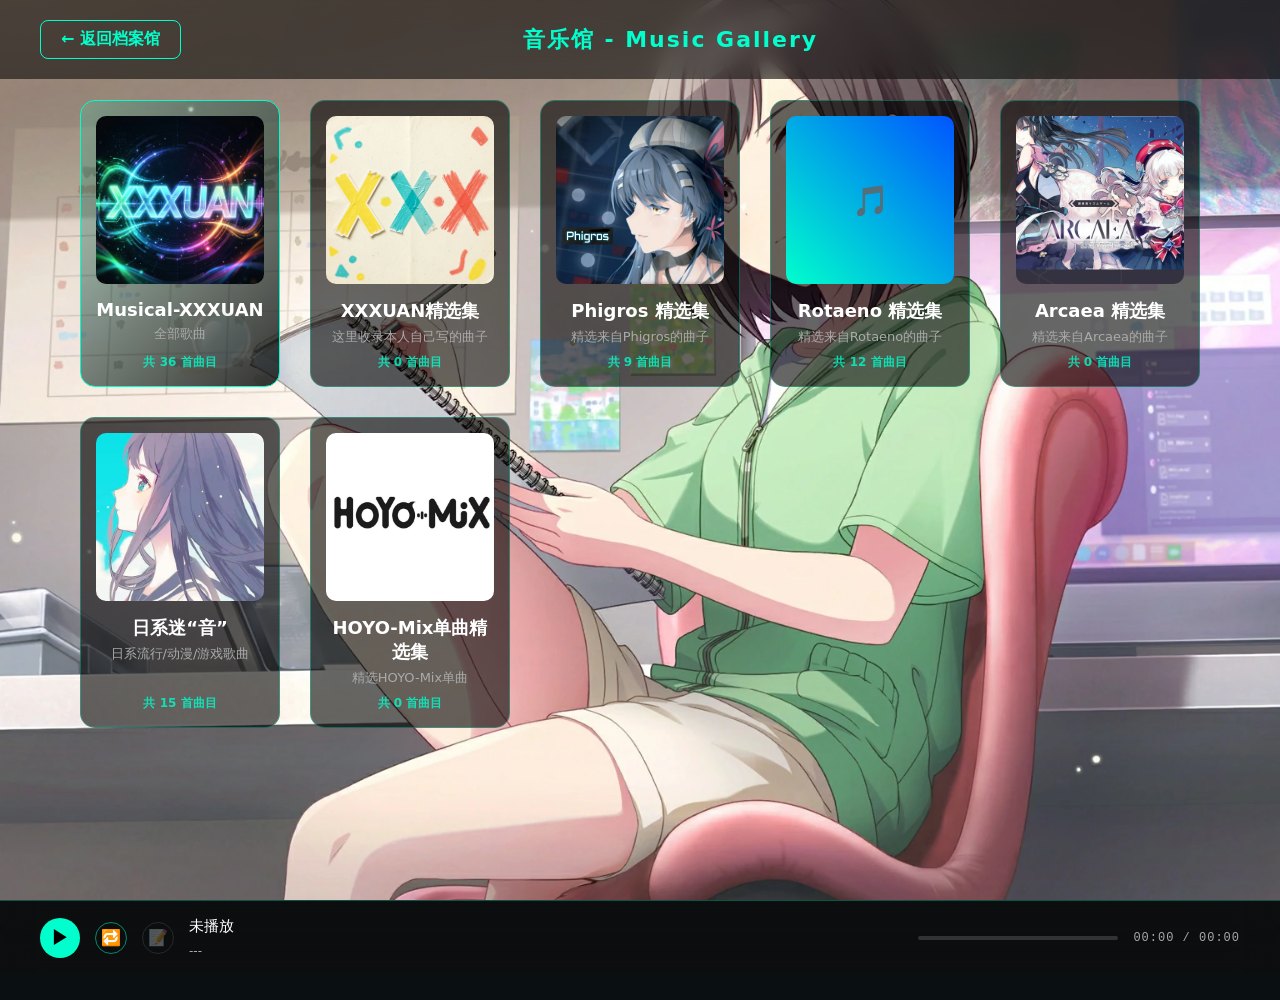
==== commit b4553538: "Update3.0.0#音乐馆完全落成&代码架构全面改造" ====
--- a/music.html
+++ b/music.html
@@ -3,219 +3,10 @@
 <head>
   <meta charset="UTF-8">
   <meta name="viewport" content="width=device-width, initial-scale=1.0">
+  <meta name="theme-color" content="#00ffcc">
   <title>音乐馆 - XXXUAN</title>
   <link rel="preload" as="image" href="XXXUANBG.webp">
-  <style>
-    /* ========== 基础与主题变量 ========== */
-    :root {
-      --accent: #00ffcc;
-      --accent-rgb: 0, 255, 204;
-      --panel: rgba(0, 0, 0, 0.6);
-      --font-sans: system-ui, -apple-system, "Segoe UI", "PingFang SC", "Microsoft YaHei", sans-serif;
-    }
-
-    *, *::before, *::after { box-sizing: border-box; }
-    
-    /* 赛博滚动条 */
-    html {
-      color-scheme: dark;
-      scrollbar-width: thin;
-      scrollbar-color: rgba(var(--accent-rgb), 0.5) transparent;
-    }
-    ::-webkit-scrollbar { width: 8px; height: 8px; }
-    ::-webkit-scrollbar-track { background: transparent; }
-    ::-webkit-scrollbar-thumb { background: rgba(var(--accent-rgb), 0.4); border-radius: 4px; }
-    ::-webkit-scrollbar-thumb:hover { background: rgba(var(--accent-rgb), 0.7); }
-
-    body {
-      min-height: 100vh;
-      margin: 0;
-      background: #0a0f12 url('XXXUANBG.webp') no-repeat center center / cover fixed;
-      color: #fff;
-      font-family: var(--font-sans);
-      overflow-x: hidden;
-      padding-bottom: 100px;
-    }
-
-    body.modal-open {
-      overflow: hidden;
-      padding-right: 8px; 
-    }
-
-    /* ========== 顶部导航栏 ========== */
-    .nav-bar {
-      position: fixed; top: 0; left: 0; width: 100%;
-      padding: 20px 40px;
-      background-color: rgba(0, 0, 0, 0.9); /* 兜底深色 */
-      display: flex; justify-content: space-between; align-items: center;
-      z-index: 100;
-      transform: translateZ(0); will-change: backdrop-filter;
-    }
-    .back-btn {
-      color: var(--accent); text-decoration: none;
-      font-size: 16px; font-weight: bold;
-      border: 1px solid var(--accent); padding: 8px 20px; border-radius: 8px;
-      transition: all 0.3s;
-      cursor: pointer;
-    }
-    .back-btn:hover { background: var(--accent); color: #000; box-shadow: 0 0 15px rgba(var(--accent-rgb), 0.4); }
-    .page-title { font-size: 22px; font-weight: bold; color: var(--accent); letter-spacing: 2px; margin: 0; }
-
-    /* ========== 专辑画廊 ========== */
-    .album-gallery {
-      max-width: 1200px; margin: 100px auto 40px; padding: 0 40px;
-      display: grid; 
-      grid-template-columns: repeat(auto-fill, minmax(200px, 1fr)); 
-      gap: 30px;
-    }
-    .album-card {
-      background: var(--panel);
-      border: 1px solid rgba(var(--accent-rgb), 0.3);
-      border-radius: 15px; padding: 15px;
-      cursor: pointer; transition: all 0.3s;
-      text-align: center;
-    }
-    .album-card:hover {
-      transform: translateY(-8px);
-      box-shadow: 0 10px 20px rgba(var(--accent-rgb), 0.2);
-      border-color: var(--accent);
-    }
-    .album-cover {
-      width: 100%; aspect-ratio: 1 / 1; object-fit: cover;
-      border-radius: 10px; margin-bottom: 15px;
-    }
-    .album-name { color: #fff; font-size: 18px; font-weight: bold; margin-bottom: 5px; }
-    .album-desc { color: #aaa; font-size: 13px; }
-
-    /* ========== 专辑内页弹窗 ========== */
-    .songs-modal {
-      display: none; position: fixed; inset: 0;
-      background-color: rgba(10, 10, 10, 0.95); /* 兜底深色 */
-      z-index: 200;
-      padding: 80px 40px;
-      overflow-y: auto;
-      overscroll-behavior: contain; 
-      transform: translateZ(0);
-    }
-    .songs-modal.is-open { display: block; animation: fadeIn 0.3s ease both; }
-    @keyframes fadeIn { from { opacity: 0; } to { opacity: 1; } }
-    
-    .close-modal {
-      position: fixed; top: 20px; right: 40px;
-      background: none; border: none; color: var(--accent); font-size: 40px;
-      cursor: pointer; transition: transform 0.3s;
-    }
-    .close-modal:hover { color: #fff; transform: rotate(90deg); }
-
-    /* 版权声明栏样式 */
-    .copyright-bar { text-align: center; margin-bottom: 30px; display: none; }
-    .copyright-text {
-      display: inline-block; font-size: 13px; color: #ff8a80;
-      background: rgba(255, 138, 128, 0.1); border: 1px dashed rgba(255, 138, 128, 0.4);
-      padding: 8px 16px; border-radius: 8px; line-height: 1.5; letter-spacing: 1px;
-    }
-
-    /* 歌曲列表网格 */
-    .songs-grid {
-      max-width: 1000px; margin: 0 auto;
-      display: grid; grid-template-columns: repeat(auto-fill, minmax(280px, 1fr)); gap: 20px;
-    }
-
-    /* 单曲卡片样式 */
-    .song-card {
-      background: rgba(255, 255, 255, 0.05);
-      border: 1px solid rgba(var(--accent-rgb), 0.3);
-      padding: 12px 20px 12px 12px;
-      border-radius: 15px; cursor: pointer; transition: all 0.3s;
-      display: flex; justify-content: space-between; align-items: center; gap: 15px;
-    }
-    .song-card:hover, .song-card.playing {
-      background: rgba(var(--accent-rgb), 0.15);
-      border-color: var(--accent);
-      box-shadow: 0 0 15px rgba(var(--accent-rgb), 0.3);
-    }
-    .song-cover-thumb { width: 50px; height: 50px; border-radius: 8px; object-fit: cover; flex-shrink: 0; }
-    .song-info { flex: 1; display: flex; flex-direction: column; justify-content: center; overflow: hidden; }
-    .song-title { font-size: 16px; font-weight: bold; color: #fff; margin: 0 0 4px; white-space: nowrap; overflow: hidden; text-overflow: ellipsis; }
-    .song-artist { font-size: 13px; color: #aaa; margin: 0; }
-    .play-icon { width: 36px; height: 36px; border-radius: 50%; background: var(--accent); color: #000; display: flex; align-items: center; justify-content: center; font-size: 16px; flex-shrink: 0; }
-
-    /* ========== 底部全局播放器 ========== */
-    .global-player {
-      position: fixed; bottom: 0; left: 0; width: 100%;
-      background: rgba(15, 15, 15, 0.95); /* 兜底深色 */
-      border-top: 1px solid rgba(var(--accent-rgb), 0.3);
-      padding: 15px 40px;
-      display: flex; align-items: center; gap: 20px;
-      z-index: 300; transform: translateY(100%); 
-      transition: transform 0.4s cubic-bezier(0.175, 0.885, 0.32, 1.275);
-      will-change: backdrop-filter;
-    }
-    .global-player.show { transform: translateY(0); }
-    
-    .player-btn {
-      width: 40px; height: 40px; border-radius: 50%; background: var(--accent); color: #000; border: none;
-      font-size: 18px; cursor: pointer; font-weight: bold; display: flex; align-items: center; justify-content: center;
-      flex-shrink: 0; transition: all 0.2s;
-    }
-    .player-btn:hover { transform: scale(1.1); box-shadow: 0 0 15px rgba(var(--accent-rgb), 0.5); }
-
-    .mode-btn {
-      width: 32px; height: 32px; border-radius: 50%; background: transparent; color: var(--accent);
-      border: 1px solid rgba(var(--accent-rgb), 0.5); font-size: 16px; cursor: pointer;
-      display: flex; align-items: center; justify-content: center; flex-shrink: 0; transition: all 0.3s;
-    }
-    .mode-btn:hover { background: rgba(var(--accent-rgb), 0.2); }
-    
-    .player-info { flex: 1; display: flex; flex-direction: column; overflow: hidden; }
-    .player-title { font-size: 16px; color: #fff; margin: 0 0 4px; white-space: nowrap; overflow: hidden; text-overflow: ellipsis; }
-    .player-artist { font-size: 12px; color: #aaa; margin: 0; }
-    
-    .player-progress { width: 200px; height: 4px; background: #333; border-radius: 2px; overflow: hidden; cursor: pointer; flex-shrink: 0; }
-    .progress-inner { height: 100%; background: var(--accent); width: 0%; transition: width 0.1s linear; }
-
-       /* ============================================================
-       全平台终极降级策略 (@supports)
-       ============================================================ */
-    @supports ((-webkit-backdrop-filter: blur(25px)) or (backdrop-filter: blur(25px))) {
-      .nav-bar {
-        background-color: rgba(0, 0, 0, 0.55); /* 导航栏透一点 */
-        backdrop-filter: blur(10px); -webkit-backdrop-filter: blur(10px);
-      }
-      
-      /* ✨ 军师调整：音乐馆弹窗和播放器也降低透明度 ✨ */
-      .songs-modal {
-        background-color: rgba(10, 10, 10, 0.55); /* 从 0.8 降到 0.55 */
-        backdrop-filter: blur(25px); -webkit-backdrop-filter: blur(25px);
-      }
-      
-      .global-player {
-        background: rgba(15, 15, 15, 0.65); /* 播放器稍微透一点 */
-        backdrop-filter: blur(20px); -webkit-backdrop-filter: blur(20px);
-      }
-    }
-    /* ========== 移动端终极降级打击 ========== */
-    @media (max-width: 820px) {
-      .nav-bar { padding: 15px 20px; }
-      .page-title { font-size: 18px; }
-      .album-gallery { padding: 0 20px; margin-top: 80px; grid-template-columns: repeat(auto-fill, minmax(140px, 1fr)); gap: 15px; }
-      .album-cover { margin-bottom: 10px; }
-      .album-name { font-size: 15px; }
-      .songs-modal { padding: 80px 20px; }
-      .close-modal { right: 20px; }
-      .global-player { padding: 10px 20px; gap: 10px; }
-      .player-progress { display: none; } 
-
-      /* 移动端强制关闭毛玻璃 */
-      .nav-bar, .songs-modal, .global-player {
-        backdrop-filter: none !important;
-        -webkit-backdrop-filter: none !important;
-      }
-      .songs-modal {
-        background-color: rgba(10, 10, 10, 0.98) !important;
-      }
-    }
-  </style>
+  <link rel="stylesheet" href="styles-m.css">
 </head>
 <body>
 
@@ -229,319 +20,52 @@
     <p style="text-align:center; width:100%; color:#888;">正在加载专辑...</p>
   </div>
 
-  <div id="songs-modal" class="songs-modal">
-    <button class="close-modal" id="close-songs">&times;</button>
-    <h2 style="text-align: center; color: var(--accent); margin-bottom: 10px;" id="modal-album-title">专辑名称</h2>
-    <div class="copyright-bar" id="modal-copyright-bar">
-      <span class="copyright-text" id="modal-copyright-text"></span>
+  <!-- 歌曲列表弹窗 -->
+  <div id="songs-modal" class="songs-modal" role="dialog" aria-modal="true" aria-labelledby="modal-album-title" aria-hidden="true">
+    <button class="close-modal" id="close-songs" type="button" aria-label="关闭歌曲列表">&times;</button>
+    <div class="modal-header-area">
+      <h2 style="color: var(--accent); margin: 0 0 10px;" id="modal-album-title">专辑名称</h2>
+      <div class="copyright-bar" id="modal-copyright-bar">
+        <span class="copyright-text" id="modal-copyright-text"></span>
+      </div>
     </div>
+
+    <div class="search-container" id="search-container">
+      <input type="text" id="search-input" class="search-input" placeholder="🔍 搜索歌名、曲师或简介..." autocomplete="off">
+    </div>
+
     <div class="songs-grid" id="songs-container"></div>
   </div>
 
+  <!-- 歌词弹窗 -->
+  <div id="lyrics-modal" class="lyrics-modal" role="dialog" aria-modal="true" aria-labelledby="lyrics-title" aria-hidden="true">
+    <button class="close-modal" id="close-lyrics" type="button" aria-label="关闭歌词">&times;</button>
+    <h2 style="text-align: center; color: var(--accent); margin-bottom: 30px;" id="lyrics-title">歌词</h2>
+    <div class="lyrics-content" id="lyrics-content"></div>
+  </div>
+
+  <!-- 全局底部播放器 -->
   <div class="global-player" id="global-player">
-    <button class="player-btn" id="main-play-btn">▶</button>
-    <button class="mode-btn" id="play-mode-btn" title="列表循环">🔁</button>
+    <button class="player-btn" id="main-play-btn" type="button" aria-label="播放/暂停">▶</button>
+    <button class="mode-btn" id="play-mode-btn" type="button" title="列表循环" aria-label="切换播放模式">🔁</button>
+    <button class="lyric-btn" id="lyric-btn" type="button" title="查看歌词" aria-label="查看歌词" disabled>📝</button>
+
     <div class="player-info">
-      <p class="player-title" id="player-title">未播放</p>
-      <p class="player-artist" id="player-artist">---</p>
+      <div class="marquee-container"><p class="player-title marquee-text" id="player-title">未播放</p></div>
+      <div class="marquee-container"><p class="player-artist marquee-text" id="player-artist">---</p></div>
     </div>
-    <div class="player-progress" id="player-progress">
-      <div class="progress-inner" id="progress-inner"></div>
+
+    <div class="player-progress-wrap">
+      <div class="player-progress" id="player-progress">
+        <div class="progress-inner" id="progress-inner"></div>
+      </div>
+      <span class="time-display" id="time-display">00:00 / 00:00</span>
     </div>
   </div>
 
   <audio id="global-audio" preload="none"></audio>
 
-  <script>
-    (() => {
-      'use strict';
-
-      // ================= 1. 主题色同步模块 =================
-      function hexToRgb(hex) {
-        const m = /^#?([0-9a-f]{3}|[0-9a-f]{6})$/i.exec(hex || '');
-        if (!m) return null;
-        let h = m[1];
-        if (h.length === 3) h = h.split('').map(c => c + c).join('');
-        return `${parseInt(h.slice(0, 2), 16)}, ${parseInt(h.slice(2, 4), 16)}, ${parseInt(h.slice(4, 6), 16)}`;
-      }
-      let savedColor = null;
-      try { savedColor = localStorage.getItem('archive-theme-color'); } catch {}
-      if (savedColor) {
-        const rgb = hexToRgb(savedColor);
-        if (rgb) {
-          document.documentElement.style.setProperty('--accent', savedColor);
-          document.documentElement.style.setProperty('--accent-rgb', rgb);
-        }
-      }
-
-      // ================= DOM 元素获取 =================
-      const albumContainer = document.getElementById('album-container');
-      const songsModal = document.getElementById('songs-modal');
-      const closeSongsBtn = document.getElementById('close-songs');
-      const songsContainer = document.getElementById('songs-container');
-      const modalAlbumTitle = document.getElementById('modal-album-title');
-      
-      const copyrightBar = document.getElementById('modal-copyright-bar');
-      const copyrightText = document.getElementById('modal-copyright-text');
-
-      const globalPlayer = document.getElementById('global-player');
-      const mainPlayBtn = document.getElementById('main-play-btn');
-      const playModeBtn = document.getElementById('play-mode-btn');
-      const playerTitle = document.getElementById('player-title');
-      const playerArtist = document.getElementById('player-artist');
-      const progressInner = document.getElementById('progress-inner');
-      const playerProgress = document.getElementById('player-progress');
-      
-      const audio = document.getElementById('global-audio');
-
-      // ================= 状态管理 =================
-      let musicData = [];
-      let currentPlayingCard = null; 
-      let currentPlaylist = [];      
-      let currentSongIndex = -1;     
-      let playMode = 0;              
-
-      const savedMode = localStorage.getItem('music-play-mode');
-      if (savedMode !== null && !isNaN(parseInt(savedMode))) {
-        playMode = parseInt(savedMode);
-      }
-      updateModeUI();
-
-      // ================= 2. 加载数据与渲染 =================
-      async function loadMusic() {
-        try {
-          const res = await fetch('music.json', { cache: 'no-cache' });
-          if (!res.ok) throw new Error(`HTTP ${res.status}`);
-          musicData = await res.json();
-          renderAlbums();
-        } catch (err) {
-          console.error('加载音乐数据失败:', err);
-          albumContainer.innerHTML = `<p style="text-align:center; color:#ff8a80; width:100%;">加载失败：${err.message}</p>`;
-        }
-      }
-
-      function renderAlbums() {
-        albumContainer.innerHTML = '';
-        musicData.forEach((album) => {
-          const card = document.createElement('div');
-          card.className = 'album-card';
-          card.innerHTML = `
-            <img src="${album.album_cover}" class="album-cover" alt="${album.album_name}">
-            <div class="album-name">${album.album_name}</div>
-            <div class="album-desc">${album.description || ''}</div>
-          `;
-          card.onclick = () => openAlbum(album);
-          albumContainer.appendChild(card);
-        });
-      }
-
-      // ================= 3. 弹窗与滚动锁定 =================
-      function openAlbum(album) {
-        modalAlbumTitle.textContent = album.album_name;
-        
-        if (album.copyright) {
-          copyrightText.textContent = album.copyright;
-          copyrightBar.style.display = 'block'; 
-        } else {
-          copyrightBar.style.display = 'none'; 
-        }
-
-        songsContainer.innerHTML = '';
-        currentPlaylist = album.songs || []; 
-
-        if (currentPlaylist.length === 0) {
-          songsContainer.innerHTML = '<p style="color: #888; text-align: center; width: 100%;">此专辑暂未收录歌曲。</p>';
-        } else {
-          currentPlaylist.forEach((song, index) => {
-            const songCard = document.createElement('div');
-            songCard.className = 'song-card';
-            
-            const isPlayingThis = !audio.paused && currentSongIndex === index && audio.src.includes(song.src);
-            if (isPlayingThis) {
-              songCard.classList.add('playing');
-              currentPlayingCard = songCard;
-            }
-
-            const coverUrl = song.cover ? song.cover : album.album_cover; 
-
-            songCard.innerHTML = `
-              <img src="${coverUrl}" class="song-cover-thumb" alt="${song.title}">
-              <div class="song-info">
-                <p class="song-title">${song.title}</p>
-                <p class="song-artist">${song.artist}</p>
-              </div>
-              <div class="play-icon">${isPlayingThis ? '⏸' : '▶'}</div>
-            `;
-            
-            songCard.onclick = () => togglePlay(song, index, songCard);
-            songsContainer.appendChild(songCard);
-          });
-        }
-        
-        songsModal.classList.add('is-open');
-        document.body.classList.add('modal-open'); 
-      }
-
-      closeSongsBtn.onclick = () => {
-        songsModal.classList.remove('is-open');
-        document.body.classList.remove('modal-open'); 
-      };
-
-      // ================= 4. 核心播放逻辑 =================
-      function togglePlay(song, index, songCard) {
-        if (!audio.paused && currentSongIndex === index && audio.src.includes(song.src)) {
-          audio.pause();
-          songCard.classList.remove('playing');
-          songCard.querySelector('.play-icon').textContent = '▶';
-          mainPlayBtn.textContent = '▶';
-          return;
-        }
-
-        playSong(song, index, songCard);
-      }
-
-      function playSong(song, index, songCard) {
-        if (currentPlayingCard) {
-          currentPlayingCard.classList.remove('playing');
-          currentPlayingCard.querySelector('.play-icon').textContent = '▶';
-        }
-
-        currentSongIndex = index;
-        audio.src = song.src;
-        
-        audio.play().then(() => {
-          if (songCard) {
-            songCard.classList.add('playing');
-            songCard.querySelector('.play-icon').textContent = '⏸';
-            currentPlayingCard = songCard;
-          }
-          
-          playerTitle.textContent = song.title;
-          playerArtist.textContent = song.artist;
-          mainPlayBtn.textContent = '⏸';
-          globalPlayer.classList.add('show');
-          
-        }).catch(err => {
-          console.error('播放失败', err);
-          alert('无法播放该音频，请检查路径或网络。');
-        });
-      }
-
-      // ================= 5. 播放模式逻辑 =================
-      function updateModeUI() {
-        if (playMode === 0) {
-          playModeBtn.textContent = '🔁';
-          playModeBtn.title = '列表循环';
-        } else if (playMode === 1) {
-          playModeBtn.textContent = '🔂';
-          playModeBtn.title = '单曲循环';
-        } else if (playMode === 2) {
-          playModeBtn.textContent = '🔀';
-          playModeBtn.title = '随机播放';
-        }
-      }
-
-      playModeBtn.onclick = () => {
-        playMode = (playMode + 1) % 3;
-        updateModeUI();
-        localStorage.setItem('music-play-mode', playMode);
-      };
-
-      audio.onended = () => {
-        if (currentPlaylist.length === 0) return;
-
-        if (playMode === 1) {
-          audio.currentTime = 0;
-          audio.play();
-          return;
-        }
-
-        let nextIndex = currentSongIndex;
-
-        if (playMode === 0) {
-          nextIndex = (currentSongIndex + 1) % currentPlaylist.length;
-        } 
-        else if (playMode === 2) {
-          if (currentPlaylist.length > 1) {
-            do {
-              nextIndex = Math.floor(Math.random() * currentPlaylist.length);
-            } while (nextIndex === currentSongIndex);
-          } else {
-            nextIndex = 0;
-          }
-        }
-
-        const nextSong = currentPlaylist[nextIndex];
-        
-        let nextCard = null;
-        if (songsModal.classList.contains('is-open')) {
-           const cards = songsContainer.querySelectorAll('.song-card');
-           if (cards[nextIndex]) nextCard = cards[nextIndex];
-        }
-
-        playSong(nextSong, nextIndex, nextCard);
-      };
-
-      // ================= 6. 底部播放器交互 =================
-      mainPlayBtn.onclick = () => {
-        if (audio.paused) {
-          audio.play();
-          mainPlayBtn.textContent = '⏸';
-          if (currentPlayingCard) {
-            currentPlayingCard.classList.add('playing');
-            currentPlayingCard.querySelector('.play-icon').textContent = '⏸';
-          }
-        } else {
-          audio.pause();
-          mainPlayBtn.textContent = '▶';
-          if (currentPlayingCard) {
-            currentPlayingCard.classList.remove('playing');
-            currentPlayingCard.querySelector('.play-icon').textContent = '▶';
-          }
-        }
-      };
-
-      audio.ontimeupdate = () => {
-        if (audio.duration) {
-          const percent = (audio.currentTime / audio.duration) * 100;
-          progressInner.style.width = `${percent}%`;
-        }
-      };
-      
-      playerProgress.onclick = (e) => {
-        if (audio.duration) {
-          const rect = playerProgress.getBoundingClientRect();
-          const percent = (e.clientX - rect.left) / rect.width;
-          audio.currentTime = percent * audio.duration;
-        }
-      };
-
-      // ================= 7. 返回主页渐弱效果 =================
-      document.getElementById('back-to-home').onclick = (e) => {
-        e.preventDefault();
-        const targetUrl = 'index.html';
-        
-        if (audio.paused) {
-          window.location.href = targetUrl;
-          return;
-        }
-        
-        let vol = audio.volume;
-        const fadeOut = setInterval(() => {
-          if (vol > 0.05) {
-            vol -= 0.05;
-            audio.volume = vol;
-          } else {
-            clearInterval(fadeOut);
-            audio.pause();
-            window.location.href = targetUrl;
-          }
-        }, 50);
-      };
-
-      // 启动
-      loadMusic();
-    })();
-  </script>
+  <script src="common.js"></script>
+  <script src="music.js"></script>
 </body>
 </html>
--- a/styles-m.css
+++ b/styles-m.css
@@ -0,0 +1,259 @@
+/* ========== 基础与主题变量 ========== */
+    :root {
+      --accent: #00ffcc;
+      --accent-rgb: 0, 255, 204;
+      --panel: rgba(0, 0, 0, 0.6);
+      --font-sans: system-ui, -apple-system, "Segoe UI", "PingFang SC", "Microsoft YaHei", sans-serif;
+    }
+
+    *, *::before, *::after { box-sizing: border-box; }
+    
+    /* 赛博滚动条 */
+    html {
+      color-scheme: dark;
+      scrollbar-width: thin;
+      scrollbar-color: rgba(var(--accent-rgb), 0.5) transparent;
+    }
+    ::-webkit-scrollbar { width: 8px; height: 8px; }
+    ::-webkit-scrollbar-track { background: transparent; }
+    ::-webkit-scrollbar-thumb { background: rgba(var(--accent-rgb), 0.4); border-radius: 4px; }
+    ::-webkit-scrollbar-thumb:hover { background: rgba(var(--accent-rgb), 0.7); }
+
+    body {
+      min-height: 100vh;
+      margin: 0;
+      background: #0a0f12 url('XXXUANBG.webp') no-repeat center center / cover fixed;
+      color: #fff;
+      font-family: var(--font-sans);
+      overflow-x: hidden;
+      padding-bottom: 100px;
+    }
+
+    body.modal-open {
+      overflow: hidden;
+      padding-right: 8px; 
+    }
+
+    /* ========== 顶部导航栏 ========== */
+    .nav-bar {
+      position: fixed; top: 0; left: 0; width: 100%;
+      padding: 20px 40px;
+      background-color: rgba(0, 0, 0, 0.9);
+      display: flex; justify-content: space-between; align-items: center;
+      z-index: 100;
+      transform: translateZ(0); will-change: backdrop-filter;
+    }
+    .back-btn {
+      color: var(--accent); text-decoration: none;
+      font-size: 16px; font-weight: bold;
+      border: 1px solid var(--accent); padding: 8px 20px; border-radius: 8px;
+      transition: all 0.3s; cursor: pointer;
+    }
+    .back-btn:hover { background: var(--accent); color: #000; box-shadow: 0 0 15px rgba(var(--accent-rgb), 0.4); }
+    .page-title { font-size: 22px; font-weight: bold; color: var(--accent); letter-spacing: 2px; margin: 0; }
+
+    /* ========== 专辑画廊 ========== */
+    .album-gallery {
+      max-width: 1200px; margin: 100px auto 40px; padding: 0 40px;
+      display: grid; grid-template-columns: repeat(auto-fill, minmax(200px, 1fr)); gap: 30px;
+    }
+    .album-card {
+      background: var(--panel);
+      border: 1px solid rgba(var(--accent-rgb), 0.3);
+      border-radius: 15px; padding: 15px;
+      cursor: pointer; transition: all 0.3s;
+      text-align: center;
+      display: flex; flex-direction: column;
+    }
+    .album-card:hover, .album-card:focus-visible {
+      transform: translateY(-8px);
+      box-shadow: 0 10px 20px rgba(var(--accent-rgb), 0.2);
+      border-color: var(--accent);
+    }
+    .album-card:focus-visible { outline: 2px solid var(--accent); outline-offset: 3px; }
+    .album-cover {
+      width: 100%; aspect-ratio: 1 / 1; object-fit: cover;
+      border-radius: 10px; margin-bottom: 15px;
+    }
+    .album-name { color: #fff; font-size: 18px; font-weight: bold; margin-bottom: 5px; }
+    .album-desc { color: #aaa; font-size: 13px; margin-bottom: 8px; }
+    .album-count { color: var(--accent); font-size: 12px; font-weight: bold; margin-top: auto; opacity: 0.8; }
+
+    /* 特殊：全部歌曲卡片 */
+    .album-card.all-songs {
+      border-color: var(--accent);
+      background: linear-gradient(135deg, rgba(var(--accent-rgb), 0.15), rgba(0,0,0,0.8));
+      position: relative; overflow: hidden;
+    }
+    .album-card.all-songs::before {
+      content: '🔍'; position: absolute; right: -10px; bottom: -10px;
+      font-size: 80px; opacity: 0.1; transform: rotate(-15deg);
+    }
+
+    /* ========== 专辑内页弹窗 ========== */
+    .songs-modal {
+      display: none; position: fixed; inset: 0;
+      background-color: rgba(10, 10, 10, 0.95); z-index: 200;
+      padding: 80px 40px; overflow-y: auto; overscroll-behavior: contain; 
+      transform: translateZ(0);
+    }
+    .songs-modal.is-open { display: block; animation: fadeIn 0.3s ease both; }
+    @keyframes fadeIn { from { opacity: 0; } to { opacity: 1; } }
+    
+    .close-modal {
+      position: fixed; top: 20px; right: 40px;
+      background: none; border: none; color: var(--accent); font-size: 40px;
+      cursor: pointer; transition: transform 0.3s; z-index: 210;
+    }
+    .close-modal:hover { color: #fff; transform: rotate(90deg); }
+    .close-modal:focus-visible { outline: 2px solid var(--accent); outline-offset: 3px; }
+
+    .modal-header-area { text-align: center; margin-bottom: 20px; }
+    .copyright-bar { margin-bottom: 20px; display: none; }
+    .copyright-text {
+      display: inline-block; font-size: 13px; color: #ff8a80;
+      background: rgba(255, 138, 128, 0.1); border: 1px dashed rgba(255, 138, 128, 0.4);
+      padding: 8px 16px; border-radius: 8px; line-height: 1.5; letter-spacing: 1px;
+    }
+
+    /* 搜索框 */
+    .search-container { max-width: 1000px; margin: 0 auto 20px; display: none; }
+    .search-input {
+      width: 100%; padding: 12px 20px; border-radius: 10px;
+      background: rgba(255, 255, 255, 0.05); border: 1px solid rgba(var(--accent-rgb), 0.3);
+      color: #fff; font-family: inherit; font-size: 15px; outline: none; transition: all 0.3s;
+    }
+    .search-input:focus {
+      background: rgba(255, 255, 255, 0.1); border-color: var(--accent);
+      box-shadow: 0 0 15px rgba(var(--accent-rgb), 0.2);
+    }
+
+    /* 歌曲列表网格 */
+    .songs-grid {
+      max-width: 1000px; margin: 0 auto;
+      display: grid; grid-template-columns: repeat(auto-fill, minmax(300px, 1fr)); gap: 20px;
+    }
+
+    /* ========== 单曲卡片（强制等高） ========== */
+    .song-card {
+      background: rgba(255, 255, 255, 0.05);
+      border: 1px solid rgba(var(--accent-rgb), 0.3);
+      padding: 12px; border-radius: 15px; cursor: pointer; transition: all 0.3s;
+      display: flex; align-items: center; gap: 15px;
+      height: 82px;
+      position: relative;
+    }
+    .song-card:hover, .song-card.playing, .song-card:focus-visible {
+      background: rgba(var(--accent-rgb), 0.15);
+      border-color: var(--accent);
+      box-shadow: 0 0 15px rgba(var(--accent-rgb), 0.3);
+    }
+    .song-card:focus-visible { outline: 2px solid var(--accent); outline-offset: 3px; }
+    
+    .song-cover-thumb { width: 50px; height: 50px; border-radius: 8px; object-fit: cover; flex-shrink: 0; }
+    
+    .song-info { 
+      flex: 1; display: flex; flex-direction: column; justify-content: center; 
+      overflow: hidden; height: 100%; 
+    }
+    
+    /* 悬停滚动专用容器 */
+    .marquee-container {
+      overflow: hidden; white-space: nowrap; text-overflow: ellipsis; width: 100%;
+    }
+    .marquee-text { display: inline-block; }
+    .song-card:hover .marquee-container .marquee-text.is-overflowing,
+    .song-card:focus-visible .marquee-container .marquee-text.is-overflowing {
+      animation: marquee var(--scroll-duration, 8s) linear infinite alternate;
+    }
+    @keyframes marquee {
+      from { transform: translateX(0); }
+      to { transform: translateX(var(--scroll-distance, 0)); }
+    }
+
+    .song-title { font-size: 15px; font-weight: bold; color: #fff; margin: 0; }
+    .song-artist { font-size: 12px; color: #aaa; margin: 2px 0 0; }
+    .song-notes { font-size: 11px; color: #777; margin: 4px 0 0; font-style: italic; }
+
+    .play-icon { 
+      width: 36px; height: 36px; border-radius: 50%; background: var(--accent); color: #000; 
+      display: flex; align-items: center; justify-content: center; font-size: 16px; flex-shrink: 0; 
+    }
+
+    /* ========== 底部全局播放器 ========== */
+    .global-player {
+      position: fixed; bottom: 0; left: 0; width: 100%;
+      background: rgba(15, 15, 15, 0.95);
+      border-top: 1px solid rgba(var(--accent-rgb), 0.3);
+      padding: 15px 40px; display: flex; align-items: center; gap: 15px;
+      z-index: 300; transform: translateY(100%); 
+      transition: transform 0.4s cubic-bezier(0.175, 0.885, 0.32, 1.275);
+      will-change: backdrop-filter;
+    }
+    .global-player.show { transform: translateY(0); }
+    
+    .player-btn, .mode-btn, .lyric-btn {
+      width: 40px; height: 40px; border-radius: 50%; background: var(--accent); color: #000; border: none;
+      font-size: 18px; cursor: pointer; font-weight: bold; display: flex; align-items: center; justify-content: center;
+      flex-shrink: 0; transition: all 0.2s;
+    }
+    .mode-btn, .lyric-btn { width: 32px; height: 32px; background: transparent; color: var(--accent); border: 1px solid rgba(var(--accent-rgb), 0.5); font-size: 16px; }
+    .mode-btn:hover, .lyric-btn:hover { background: rgba(var(--accent-rgb), 0.2); }
+    .lyric-btn:disabled { opacity: 0.3; cursor: not-allowed; border-color: #666; color: #666; }
+    .player-btn:focus-visible, .mode-btn:focus-visible, .lyric-btn:focus-visible {
+      outline: 2px solid var(--accent); outline-offset: 3px;
+    }
+
+    .player-info { flex: 1; display: flex; flex-direction: column; overflow: hidden; }
+    .player-title { font-size: 15px; color: #fff; margin: 0 0 4px; }
+    .player-artist { font-size: 12px; color: #aaa; margin: 0; }
+    
+    .player-progress-wrap { display: flex; align-items: center; gap: 15px; flex-shrink: 0; }
+    .player-progress { width: 200px; height: 4px; background: #333; border-radius: 2px; overflow: hidden; cursor: pointer; }
+    .progress-inner { height: 100%; background: var(--accent); width: 0%; transition: width 0.1s linear; }
+    .time-display { font-size: 12px; color: #aaa; font-family: monospace; letter-spacing: 1px; }
+
+    /* 歌词弹窗 */
+    .lyrics-modal {
+      display: none; position: fixed; inset: 0; background-color: rgba(10, 10, 10, 0.95); z-index: 400;
+      padding: 80px 20px; overflow-y: auto; overscroll-behavior: contain;
+    }
+    .lyrics-modal.is-open { display: block; animation: fadeIn 0.3s ease both; }
+    .lyrics-content {
+      max-width: 600px; margin: 0 auto; color: #ddd; font-size: 16px; line-height: 2;
+      white-space: pre-wrap; text-align: center; letter-spacing: 1px;
+    }
+
+    /* ========== 全平台终极降级策略 (@supports) ========== */
+    @supports ((-webkit-backdrop-filter: blur(25px)) or (backdrop-filter: blur(25px))) {
+      .nav-bar { background-color: rgba(0, 0, 0, 0.55); backdrop-filter: blur(10px); -webkit-backdrop-filter: blur(10px); }
+      .songs-modal, .lyrics-modal { background-color: rgba(10, 10, 10, 0.75); backdrop-filter: blur(25px); -webkit-backdrop-filter: blur(25px); }
+      .global-player { background: rgba(15, 15, 15, 0.65); backdrop-filter: blur(20px); -webkit-backdrop-filter: blur(20px); }
+    }
+
+    /* ========== 移动端适配 ========== */
+    @media (max-width: 820px) {
+      body.modal-open {
+        position: fixed; top: 0; left: 0; right: 0; width: 100%; height: 100%;
+        overflow: hidden; padding-right: 0;
+      }
+      .nav-bar { padding: 15px 20px; }
+      .page-title { font-size: 18px; }
+      .album-gallery { padding: 0 20px; margin-top: 80px; grid-template-columns: repeat(auto-fill, minmax(140px, 1fr)); gap: 15px; }
+      .album-cover { margin-bottom: 10px; }
+      .album-name { font-size: 15px; }
+      .songs-modal { padding: 80px 20px 130px; }
+      .lyrics-modal { padding: 80px 20px; }
+      .close-modal { right: 20px; }
+      .global-player { padding: 10px 20px; gap: 10px; flex-wrap: wrap; }
+      .player-progress-wrap { display: none; } 
+      .search-input { font-size: 14px; }
+      
+      .nav-bar, .songs-modal, .lyrics-modal, .global-player { backdrop-filter: none !important; -webkit-backdrop-filter: none !important; }
+      .songs-modal, .lyrics-modal { background-color: rgba(10, 10, 10, 0.98) !important; }
+    }
+
+    /* ========== 减少动态效果 ========== */
+    @media (prefers-reduced-motion: reduce) {
+      *, *::before, *::after { animation-duration: 0.01ms !important; animation-iteration-count: 1 !important; transition-duration: 0.01ms !important; scroll-behavior: auto !important; }
+    }
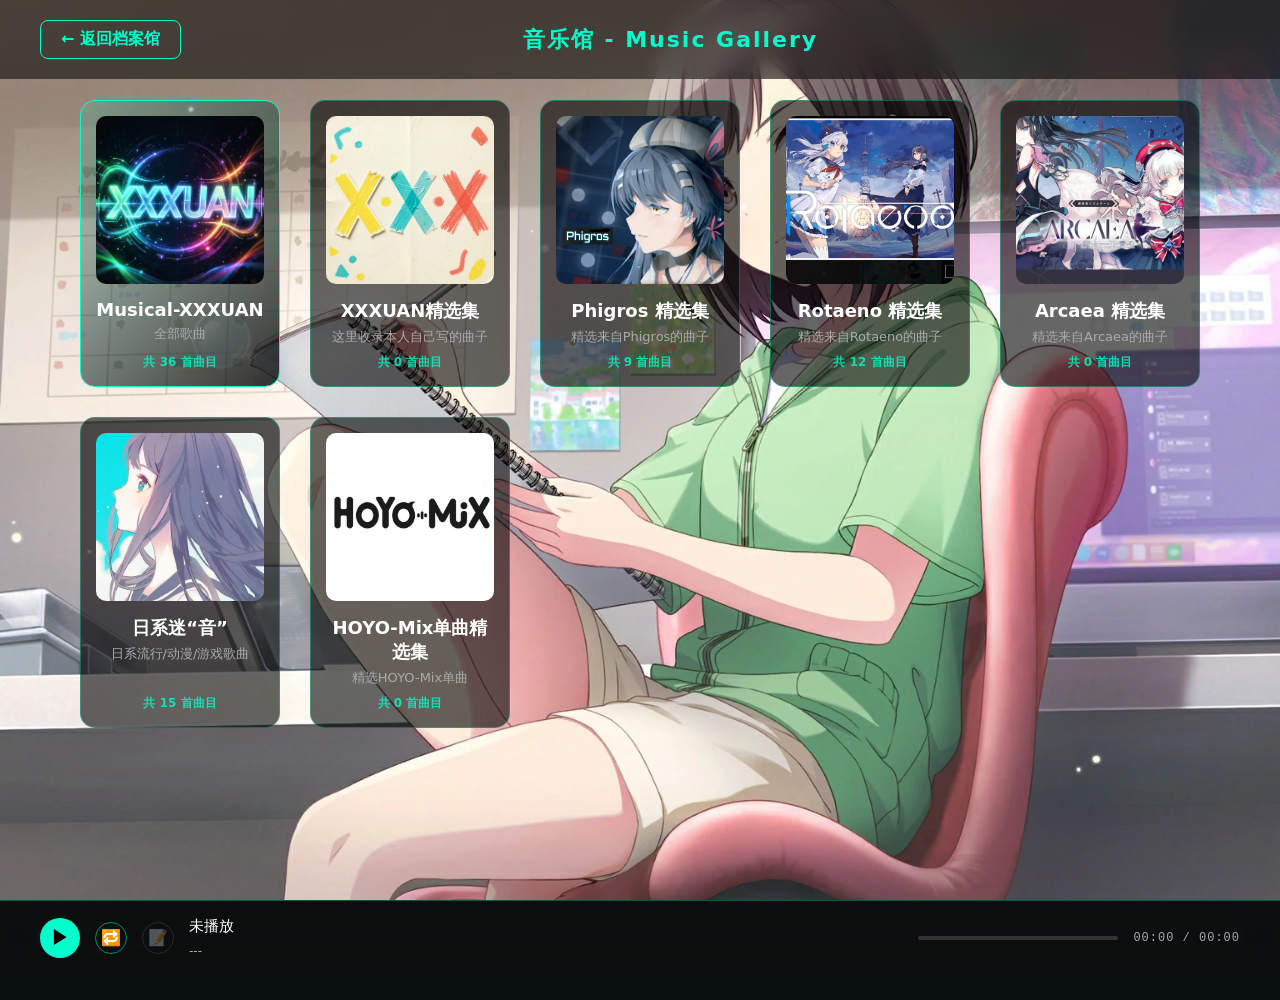
==== commit 1c47dfb1: "Update3.2.0#弹窗显示错误修复" ====
--- a/music.html
+++ b/music.html
@@ -20,9 +20,14 @@
     <p style="text-align:center; width:100%; color:#888;">正在加载专辑...</p>
   </div>
 
-  <!-- 歌曲列表弹窗 -->
-  <div id="songs-modal" class="songs-modal" role="dialog" aria-modal="true" aria-labelledby="modal-album-title" aria-hidden="true">
-    <button class="close-modal" id="close-songs" type="button" aria-label="关闭歌曲列表">&times;</button>
+ <!-- 歌曲列表弹窗 -->
+<div id="songs-modal" class="songs-modal" role="dialog" aria-modal="true" aria-labelledby="modal-album-title" aria-hidden="true">
+  
+  <!-- ① 关闭按钮：留在外面，不动它 -->
+  <button class="close-modal" id="close-songs" type="button" aria-label="关闭歌曲列表">&times;</button>
+  
+  <!-- ② 新增一个滚动容器，把原来剩下的所有内容都包进去 -->
+  <div class="modal-scroll">
     <div class="modal-header-area">
       <h2 style="color: var(--accent); margin: 0 0 10px;" id="modal-album-title">专辑名称</h2>
       <div class="copyright-bar" id="modal-copyright-bar">
@@ -35,14 +40,16 @@
     </div>
 
     <div class="songs-grid" id="songs-container"></div>
-  </div>
+  </div><!-- ③ 滚动容器结束 -->
 
-  <!-- 歌词弹窗 -->
-  <div id="lyrics-modal" class="lyrics-modal" role="dialog" aria-modal="true" aria-labelledby="lyrics-title" aria-hidden="true">
-    <button class="close-modal" id="close-lyrics" type="button" aria-label="关闭歌词">&times;</button>
-    <h2 style="text-align: center; color: var(--accent); margin-bottom: 30px;" id="lyrics-title">歌词</h2>
-    <div class="lyrics-content" id="lyrics-content"></div>
-  </div>
+</div>
+
+ <!-- 歌词弹窗 -->
+<div id="lyrics-modal" class="lyrics-modal" role="dialog" aria-modal="true" aria-labelledby="lyrics-title" aria-hidden="true">
+  <button class="close-modal" id="close-lyrics" type="button" aria-label="关闭歌词">&times;</button>
+  <h2 style="text-align: center; color: var(--accent); margin-bottom: 30px;" id="lyrics-title">歌词</h2>
+  <div class="lyrics-content" id="lyrics-content"></div>
+</div>
 
   <!-- 全局底部播放器 -->
   <div class="global-player" id="global-player">
--- a/styles-m.css
+++ b/styles-m.css
@@ -1,259 +1,274 @@
 /* ========== 基础与主题变量 ========== */
-    :root {
-      --accent: #00ffcc;
-      --accent-rgb: 0, 255, 204;
-      --panel: rgba(0, 0, 0, 0.6);
-      --font-sans: system-ui, -apple-system, "Segoe UI", "PingFang SC", "Microsoft YaHei", sans-serif;
-    }
-
-    *, *::before, *::after { box-sizing: border-box; }
-    
-    /* 赛博滚动条 */
-    html {
-      color-scheme: dark;
-      scrollbar-width: thin;
-      scrollbar-color: rgba(var(--accent-rgb), 0.5) transparent;
-    }
-    ::-webkit-scrollbar { width: 8px; height: 8px; }
-    ::-webkit-scrollbar-track { background: transparent; }
-    ::-webkit-scrollbar-thumb { background: rgba(var(--accent-rgb), 0.4); border-radius: 4px; }
-    ::-webkit-scrollbar-thumb:hover { background: rgba(var(--accent-rgb), 0.7); }
-
-    body {
-      min-height: 100vh;
-      margin: 0;
-      background: #0a0f12 url('XXXUANBG.webp') no-repeat center center / cover fixed;
-      color: #fff;
-      font-family: var(--font-sans);
-      overflow-x: hidden;
-      padding-bottom: 100px;
-    }
-
-    body.modal-open {
-      overflow: hidden;
-      padding-right: 8px; 
-    }
-
-    /* ========== 顶部导航栏 ========== */
-    .nav-bar {
-      position: fixed; top: 0; left: 0; width: 100%;
-      padding: 20px 40px;
-      background-color: rgba(0, 0, 0, 0.9);
-      display: flex; justify-content: space-between; align-items: center;
-      z-index: 100;
-      transform: translateZ(0); will-change: backdrop-filter;
-    }
-    .back-btn {
-      color: var(--accent); text-decoration: none;
-      font-size: 16px; font-weight: bold;
-      border: 1px solid var(--accent); padding: 8px 20px; border-radius: 8px;
-      transition: all 0.3s; cursor: pointer;
-    }
-    .back-btn:hover { background: var(--accent); color: #000; box-shadow: 0 0 15px rgba(var(--accent-rgb), 0.4); }
-    .page-title { font-size: 22px; font-weight: bold; color: var(--accent); letter-spacing: 2px; margin: 0; }
-
-    /* ========== 专辑画廊 ========== */
-    .album-gallery {
-      max-width: 1200px; margin: 100px auto 40px; padding: 0 40px;
-      display: grid; grid-template-columns: repeat(auto-fill, minmax(200px, 1fr)); gap: 30px;
-    }
-    .album-card {
-      background: var(--panel);
-      border: 1px solid rgba(var(--accent-rgb), 0.3);
-      border-radius: 15px; padding: 15px;
-      cursor: pointer; transition: all 0.3s;
-      text-align: center;
-      display: flex; flex-direction: column;
-    }
-    .album-card:hover, .album-card:focus-visible {
-      transform: translateY(-8px);
-      box-shadow: 0 10px 20px rgba(var(--accent-rgb), 0.2);
-      border-color: var(--accent);
-    }
-    .album-card:focus-visible { outline: 2px solid var(--accent); outline-offset: 3px; }
-    .album-cover {
-      width: 100%; aspect-ratio: 1 / 1; object-fit: cover;
-      border-radius: 10px; margin-bottom: 15px;
-    }
-    .album-name { color: #fff; font-size: 18px; font-weight: bold; margin-bottom: 5px; }
-    .album-desc { color: #aaa; font-size: 13px; margin-bottom: 8px; }
-    .album-count { color: var(--accent); font-size: 12px; font-weight: bold; margin-top: auto; opacity: 0.8; }
-
-    /* 特殊：全部歌曲卡片 */
-    .album-card.all-songs {
-      border-color: var(--accent);
-      background: linear-gradient(135deg, rgba(var(--accent-rgb), 0.15), rgba(0,0,0,0.8));
-      position: relative; overflow: hidden;
-    }
-    .album-card.all-songs::before {
-      content: '🔍'; position: absolute; right: -10px; bottom: -10px;
-      font-size: 80px; opacity: 0.1; transform: rotate(-15deg);
-    }
-
-    /* ========== 专辑内页弹窗 ========== */
-    .songs-modal {
-      display: none; position: fixed; inset: 0;
-      background-color: rgba(10, 10, 10, 0.95); z-index: 200;
-      padding: 80px 40px; overflow-y: auto; overscroll-behavior: contain; 
-      transform: translateZ(0);
-    }
-    .songs-modal.is-open { display: block; animation: fadeIn 0.3s ease both; }
-    @keyframes fadeIn { from { opacity: 0; } to { opacity: 1; } }
-    
-    .close-modal {
-      position: fixed; top: 20px; right: 40px;
-      background: none; border: none; color: var(--accent); font-size: 40px;
-      cursor: pointer; transition: transform 0.3s; z-index: 210;
-    }
-    .close-modal:hover { color: #fff; transform: rotate(90deg); }
-    .close-modal:focus-visible { outline: 2px solid var(--accent); outline-offset: 3px; }
-
-    .modal-header-area { text-align: center; margin-bottom: 20px; }
-    .copyright-bar { margin-bottom: 20px; display: none; }
-    .copyright-text {
-      display: inline-block; font-size: 13px; color: #ff8a80;
-      background: rgba(255, 138, 128, 0.1); border: 1px dashed rgba(255, 138, 128, 0.4);
-      padding: 8px 16px; border-radius: 8px; line-height: 1.5; letter-spacing: 1px;
-    }
-
-    /* 搜索框 */
-    .search-container { max-width: 1000px; margin: 0 auto 20px; display: none; }
-    .search-input {
-      width: 100%; padding: 12px 20px; border-radius: 10px;
-      background: rgba(255, 255, 255, 0.05); border: 1px solid rgba(var(--accent-rgb), 0.3);
-      color: #fff; font-family: inherit; font-size: 15px; outline: none; transition: all 0.3s;
-    }
-    .search-input:focus {
-      background: rgba(255, 255, 255, 0.1); border-color: var(--accent);
-      box-shadow: 0 0 15px rgba(var(--accent-rgb), 0.2);
-    }
-
-    /* 歌曲列表网格 */
-    .songs-grid {
-      max-width: 1000px; margin: 0 auto;
-      display: grid; grid-template-columns: repeat(auto-fill, minmax(300px, 1fr)); gap: 20px;
-    }
-
-    /* ========== 单曲卡片（强制等高） ========== */
-    .song-card {
-      background: rgba(255, 255, 255, 0.05);
-      border: 1px solid rgba(var(--accent-rgb), 0.3);
-      padding: 12px; border-radius: 15px; cursor: pointer; transition: all 0.3s;
-      display: flex; align-items: center; gap: 15px;
-      height: 82px;
-      position: relative;
-    }
-    .song-card:hover, .song-card.playing, .song-card:focus-visible {
-      background: rgba(var(--accent-rgb), 0.15);
-      border-color: var(--accent);
-      box-shadow: 0 0 15px rgba(var(--accent-rgb), 0.3);
-    }
-    .song-card:focus-visible { outline: 2px solid var(--accent); outline-offset: 3px; }
-    
-    .song-cover-thumb { width: 50px; height: 50px; border-radius: 8px; object-fit: cover; flex-shrink: 0; }
-    
-    .song-info { 
-      flex: 1; display: flex; flex-direction: column; justify-content: center; 
-      overflow: hidden; height: 100%; 
-    }
-    
-    /* 悬停滚动专用容器 */
-    .marquee-container {
-      overflow: hidden; white-space: nowrap; text-overflow: ellipsis; width: 100%;
-    }
-    .marquee-text { display: inline-block; }
-    .song-card:hover .marquee-container .marquee-text.is-overflowing,
-    .song-card:focus-visible .marquee-container .marquee-text.is-overflowing {
-      animation: marquee var(--scroll-duration, 8s) linear infinite alternate;
-    }
-    @keyframes marquee {
-      from { transform: translateX(0); }
-      to { transform: translateX(var(--scroll-distance, 0)); }
-    }
-
-    .song-title { font-size: 15px; font-weight: bold; color: #fff; margin: 0; }
-    .song-artist { font-size: 12px; color: #aaa; margin: 2px 0 0; }
-    .song-notes { font-size: 11px; color: #777; margin: 4px 0 0; font-style: italic; }
-
-    .play-icon { 
-      width: 36px; height: 36px; border-radius: 50%; background: var(--accent); color: #000; 
-      display: flex; align-items: center; justify-content: center; font-size: 16px; flex-shrink: 0; 
-    }
-
-    /* ========== 底部全局播放器 ========== */
-    .global-player {
-      position: fixed; bottom: 0; left: 0; width: 100%;
-      background: rgba(15, 15, 15, 0.95);
-      border-top: 1px solid rgba(var(--accent-rgb), 0.3);
-      padding: 15px 40px; display: flex; align-items: center; gap: 15px;
-      z-index: 300; transform: translateY(100%); 
-      transition: transform 0.4s cubic-bezier(0.175, 0.885, 0.32, 1.275);
-      will-change: backdrop-filter;
-    }
-    .global-player.show { transform: translateY(0); }
-    
-    .player-btn, .mode-btn, .lyric-btn {
-      width: 40px; height: 40px; border-radius: 50%; background: var(--accent); color: #000; border: none;
-      font-size: 18px; cursor: pointer; font-weight: bold; display: flex; align-items: center; justify-content: center;
-      flex-shrink: 0; transition: all 0.2s;
-    }
-    .mode-btn, .lyric-btn { width: 32px; height: 32px; background: transparent; color: var(--accent); border: 1px solid rgba(var(--accent-rgb), 0.5); font-size: 16px; }
-    .mode-btn:hover, .lyric-btn:hover { background: rgba(var(--accent-rgb), 0.2); }
-    .lyric-btn:disabled { opacity: 0.3; cursor: not-allowed; border-color: #666; color: #666; }
-    .player-btn:focus-visible, .mode-btn:focus-visible, .lyric-btn:focus-visible {
-      outline: 2px solid var(--accent); outline-offset: 3px;
-    }
-
-    .player-info { flex: 1; display: flex; flex-direction: column; overflow: hidden; }
-    .player-title { font-size: 15px; color: #fff; margin: 0 0 4px; }
-    .player-artist { font-size: 12px; color: #aaa; margin: 0; }
-    
-    .player-progress-wrap { display: flex; align-items: center; gap: 15px; flex-shrink: 0; }
-    .player-progress { width: 200px; height: 4px; background: #333; border-radius: 2px; overflow: hidden; cursor: pointer; }
-    .progress-inner { height: 100%; background: var(--accent); width: 0%; transition: width 0.1s linear; }
-    .time-display { font-size: 12px; color: #aaa; font-family: monospace; letter-spacing: 1px; }
-
-    /* 歌词弹窗 */
-    .lyrics-modal {
-      display: none; position: fixed; inset: 0; background-color: rgba(10, 10, 10, 0.95); z-index: 400;
-      padding: 80px 20px; overflow-y: auto; overscroll-behavior: contain;
-    }
-    .lyrics-modal.is-open { display: block; animation: fadeIn 0.3s ease both; }
-    .lyrics-content {
-      max-width: 600px; margin: 0 auto; color: #ddd; font-size: 16px; line-height: 2;
-      white-space: pre-wrap; text-align: center; letter-spacing: 1px;
-    }
-
-    /* ========== 全平台终极降级策略 (@supports) ========== */
-    @supports ((-webkit-backdrop-filter: blur(25px)) or (backdrop-filter: blur(25px))) {
-      .nav-bar { background-color: rgba(0, 0, 0, 0.55); backdrop-filter: blur(10px); -webkit-backdrop-filter: blur(10px); }
-      .songs-modal, .lyrics-modal { background-color: rgba(10, 10, 10, 0.75); backdrop-filter: blur(25px); -webkit-backdrop-filter: blur(25px); }
-      .global-player { background: rgba(15, 15, 15, 0.65); backdrop-filter: blur(20px); -webkit-backdrop-filter: blur(20px); }
-    }
-
-    /* ========== 移动端适配 ========== */
-    @media (max-width: 820px) {
-      body.modal-open {
-        position: fixed; top: 0; left: 0; right: 0; width: 100%; height: 100%;
-        overflow: hidden; padding-right: 0;
-      }
-      .nav-bar { padding: 15px 20px; }
-      .page-title { font-size: 18px; }
-      .album-gallery { padding: 0 20px; margin-top: 80px; grid-template-columns: repeat(auto-fill, minmax(140px, 1fr)); gap: 15px; }
-      .album-cover { margin-bottom: 10px; }
-      .album-name { font-size: 15px; }
-      .songs-modal { padding: 80px 20px 130px; }
-      .lyrics-modal { padding: 80px 20px; }
-      .close-modal { right: 20px; }
-      .global-player { padding: 10px 20px; gap: 10px; flex-wrap: wrap; }
-      .player-progress-wrap { display: none; } 
-      .search-input { font-size: 14px; }
-      
-      .nav-bar, .songs-modal, .lyrics-modal, .global-player { backdrop-filter: none !important; -webkit-backdrop-filter: none !important; }
-      .songs-modal, .lyrics-modal { background-color: rgba(10, 10, 10, 0.98) !important; }
-    }
-
-    /* ========== 减少动态效果 ========== */
-    @media (prefers-reduced-motion: reduce) {
-      *, *::before, *::after { animation-duration: 0.01ms !important; animation-iteration-count: 1 !important; transition-duration: 0.01ms !important; scroll-behavior: auto !important; }
-    }+:root {
+  --accent: #00ffcc;
+  --accent-rgb: 0, 255, 204;
+  --panel: rgba(0, 0, 0, 0.6);
+  --font-sans: system-ui, -apple-system, "Segoe UI", "PingFang SC", "Microsoft YaHei", sans-serif;
+}
+
+*, *::before, *::after { box-sizing: border-box; }
+
+/* 赛博滚动条 */
+html {
+  color-scheme: dark;
+  scrollbar-width: thin;
+  scrollbar-color: rgba(var(--accent-rgb), 0.5) transparent;
+}
+::-webkit-scrollbar { width: 8px; height: 8px; }
+::-webkit-scrollbar-track { background: transparent; }
+::-webkit-scrollbar-thumb { background: rgba(var(--accent-rgb), 0.4); border-radius: 4px; }
+::-webkit-scrollbar-thumb:hover { background: rgba(var(--accent-rgb), 0.7); }
+
+body {
+  min-height: 100vh;
+  margin: 0;
+  background: #0a0f12 url('XXXUANBG.webp') no-repeat center center / cover fixed;
+  color: #fff;
+  font-family: var(--font-sans);
+  overflow-x: hidden;
+  padding-bottom: 100px;
+}
+
+body.modal-open {
+  overflow: hidden;
+  padding-right: 8px; 
+}
+
+/* ========== 顶部导航栏 ========== */
+.nav-bar {
+  position: fixed; top: 0; left: 0; width: 100%;
+  padding: 20px 40px;
+  background-color: rgba(0, 0, 0, 0.9);
+  display: flex; justify-content: space-between; align-items: center;
+  z-index: 100;
+  transform: translateZ(0); will-change: backdrop-filter;
+}
+.back-btn {
+  color: var(--accent); text-decoration: none;
+  font-size: 16px; font-weight: bold;
+  border: 1px solid var(--accent); padding: 8px 20px; border-radius: 8px;
+  transition: all 0.3s; cursor: pointer;
+}
+.back-btn:hover { background: var(--accent); color: #000; box-shadow: 0 0 15px rgba(var(--accent-rgb), 0.4); }
+.page-title { font-size: 22px; font-weight: bold; color: var(--accent); letter-spacing: 2px; margin: 0; }
+
+/* ========== 专辑画廊 ========== */
+.album-gallery {
+  max-width: 1200px; margin: 100px auto 40px; padding: 0 40px;
+  display: grid; grid-template-columns: repeat(auto-fill, minmax(200px, 1fr)); gap: 30px;
+}
+.album-card {
+  background: var(--panel);
+  border: 1px solid rgba(var(--accent-rgb), 0.3);
+  border-radius: 15px; padding: 15px;
+  cursor: pointer; transition: all 0.3s;
+  text-align: center;
+  display: flex; flex-direction: column;
+}
+.album-card:hover, .album-card:focus-visible {
+  transform: translateY(-8px);
+  box-shadow: 0 10px 20px rgba(var(--accent-rgb), 0.2);
+  border-color: var(--accent);
+}
+.album-card:focus-visible { outline: 2px solid var(--accent); outline-offset: 3px; }
+.album-cover {
+  width: 100%; aspect-ratio: 1 / 1; object-fit: cover;
+  border-radius: 10px; margin-bottom: 15px;
+}
+.album-name { color: #fff; font-size: 18px; font-weight: bold; margin-bottom: 5px; }
+.album-desc { color: #aaa; font-size: 13px; margin-bottom: 8px; }
+.album-count { color: var(--accent); font-size: 12px; font-weight: bold; margin-top: auto; opacity: 0.8; }
+
+/* 特殊：全部歌曲卡片 */
+.album-card.all-songs {
+  border-color: var(--accent);
+  background: linear-gradient(135deg, rgba(var(--accent-rgb), 0.15), rgba(0,0,0,0.8));
+  position: relative; overflow: hidden;
+}
+.album-card.all-songs::before {
+  content: '🔍'; position: absolute; right: -10px; bottom: -10px;
+  font-size: 80px; opacity: 0.1; transform: rotate(-15deg);
+}
+
+/* ========== 专辑内页弹窗 ========== */
+.songs-modal {
+  display: none; position: fixed; inset: 0;
+  background-color: rgba(10, 10, 10, 0.95); z-index: 200;
+  overflow: hidden; /* 改成 hidden！滚动交给内部 */
+}
+.songs-modal.is-open { display: block; animation: fadeIn 0.3s ease both; }
+@keyframes fadeIn { from { opacity: 0; } to { opacity: 1; } }
+
+/* 新增：真正的滚动容器 */
+.modal-scroll {
+  position: absolute;
+  top: 80px; left: 40px; right: 40px; bottom: 40px;
+  overflow-y: auto;
+  overscroll-behavior: contain;
+  padding-right: 10px; /* 给滚动条留空间 */
+}
+
+.close-modal {
+  position: absolute; top: 20px; right: 40px;
+  background: none; border: none; color: var(--accent); font-size: 40px;
+  cursor: pointer; transition: transform 0.3s; z-index: 210;
+}
+.close-modal:hover { color: #fff; transform: rotate(90deg); }
+.close-modal:focus-visible { outline: 2px solid var(--accent); outline-offset: 3px; }
+
+.modal-header-area { text-align: center; margin-bottom: 20px; }
+.copyright-bar { margin-bottom: 20px; display: none; }
+.copyright-text {
+  display: inline-block; font-size: 13px; color: #ff8a80;
+  background: rgba(255, 138, 128, 0.1); border: 1px dashed rgba(255, 138, 128, 0.4);
+  padding: 8px 16px; border-radius: 8px; line-height: 1.5; letter-spacing: 1px;
+}
+
+/* 搜索框 */
+.search-container { max-width: 1000px; margin: 0 auto 20px; display: none; }
+.search-input {
+  width: 100%; padding: 12px 20px; border-radius: 10px;
+  background: rgba(255, 255, 255, 0.05); border: 1px solid rgba(var(--accent-rgb), 0.3);
+  color: #fff; font-family: inherit; font-size: 15px; outline: none; transition: all 0.3s;
+}
+.search-input:focus {
+  background: rgba(255, 255, 255, 0.1); border-color: var(--accent);
+  box-shadow: 0 0 15px rgba(var(--accent-rgb), 0.2);
+}
+
+/* 歌曲列表网格 */
+.songs-grid {
+  max-width: 1000px; margin: 0 auto;
+  display: grid; grid-template-columns: repeat(auto-fill, minmax(300px, 1fr)); gap: 20px;
+}
+
+/* ========== 单曲卡片（强制等高） ========== */
+.song-card {
+  background: rgba(255, 255, 255, 0.05);
+  border: 1px solid rgba(var(--accent-rgb), 0.3);
+  padding: 12px; border-radius: 15px; cursor: pointer; transition: all 0.3s;
+  display: flex; align-items: center; gap: 15px;
+  height: 82px;
+  position: relative;
+}
+.song-card:hover, .song-card.playing, .song-card:focus-visible {
+  background: rgba(var(--accent-rgb), 0.15);
+  border-color: var(--accent);
+  box-shadow: 0 0 15px rgba(var(--accent-rgb), 0.3);
+}
+.song-card:focus-visible { outline: 2px solid var(--accent); outline-offset: 2px; }
+
+.song-cover-thumb { width: 50px; height: 50px; border-radius: 8px; object-fit: cover; flex-shrink: 0; }
+
+.song-info { 
+  flex: 1; display: flex; flex-direction: column; justify-content: center; 
+  overflow: hidden; height: 100%; 
+}
+
+/* 悬停滚动专用容器 */
+.marquee-container {
+  overflow: hidden; white-space: nowrap; text-overflow: ellipsis; width: 100%;
+}
+.marquee-text { display: inline-block; }
+.song-card:hover .marquee-container .marquee-text.is-overflowing,
+.song-card:focus-visible .marquee-container .marquee-text.is-overflowing {
+  animation: marquee var(--scroll-duration, 8s) linear infinite alternate;
+}
+@keyframes marquee {
+  from { transform: translateX(0); }
+  to { transform: translateX(var(--scroll-distance, 0)); }
+}
+
+.song-title { font-size: 15px; font-weight: bold; color: #fff; margin: 0; }
+.song-artist { font-size: 12px; color: #aaa; margin: 2px 0 0; }
+.song-notes { font-size: 11px; color: #777; margin: 4px 0 0; font-style: italic; }
+
+.play-icon { 
+  width: 36px; height: 36px; border-radius: 50%; background: var(--accent); color: #000; 
+  display: flex; align-items: center; justify-content: center; font-size: 16px; flex-shrink: 0; 
+}
+
+/* ========== 底部全局播放器 ========== */
+.global-player {
+  position: fixed; bottom: 0; left: 0; width: 100%;
+  background: rgba(15, 15, 15, 0.95);
+  border-top: 1px solid rgba(var(--accent-rgb), 0.3);
+  padding: 15px 40px; display: flex; align-items: center; gap: 15px;
+  z-index: 999; transform: translateY(100%); 
+  transition: transform 0.4s cubic-bezier(0.175, 0.885, 0.32, 1.275);
+  will-change: backdrop-filter;
+}
+.global-player.show { transform: translateY(0); }
+
+.player-btn, .mode-btn, .lyric-btn {
+  width: 40px; height: 40px; border-radius: 50%; background: var(--accent); color: #000; border: none;
+  font-size: 18px; cursor: pointer; font-weight: bold; display: flex; align-items: center; justify-content: center;
+  flex-shrink: 0; transition: all 0.2s;
+}
+.mode-btn, .lyric-btn { width: 32px; height: 32px; background: transparent; color: var(--accent); border: 1px solid rgba(var(--accent-rgb), 0.5); font-size: 16px; }
+.mode-btn:hover, .lyric-btn:hover { background: rgba(var(--accent-rgb), 0.2); }
+.lyric-btn:disabled { opacity: 0.3; cursor: not-allowed; border-color: #666; color: #666; }
+.player-btn:focus-visible, .mode-btn:focus-visible, .lyric-btn:focus-visible {
+  outline: 2px solid var(--accent); outline-offset: 3px;
+}
+
+.player-info { flex: 1; display: flex; flex-direction: column; overflow: hidden; }
+.player-title { font-size: 15px; color: #fff; margin: 0 0 4px; }
+.player-artist { font-size: 12px; color: #aaa; margin: 0; }
+
+.player-progress-wrap { display: flex; align-items: center; gap: 15px; flex-shrink: 0; }
+.player-progress { width: 200px; height: 4px; background: #333; border-radius: 2px; overflow: hidden; cursor: pointer; }
+.progress-inner { height: 100%; background: var(--accent); width: 0%; transition: width 0.1s linear; }
+.time-display { font-size: 12px; color: #aaa; font-family: monospace; letter-spacing: 1px; }
+
+/* ========== 歌词弹窗 ========== */
+.lyrics-modal {
+  display: none; position: fixed; inset: 0; background-color: rgba(10, 10, 10, 0.95); z-index: 400;
+  overflow: hidden; /* 同样改成 hidden */
+}
+.lyrics-modal.is-open { display: block; animation: fadeIn 0.3s ease both; }
+.lyrics-modal .modal-scroll {
+  position: absolute;
+  top: 80px; left: 20px; right: 20px; bottom: 20px;
+  overflow-y: auto;
+  overscroll-behavior: contain;
+}
+.lyrics-content {
+  max-width: 600px; margin: 0 auto; color: #ddd; font-size: 16px; line-height: 2;
+  white-space: pre-wrap; text-align: center; letter-spacing: 1px;
+}
+
+/* ========== 全平台终极降级策略 (@supports) ========== */
+@supports ((-webkit-backdrop-filter: blur(25px)) or (backdrop-filter: blur(25px))) {
+  .nav-bar { background-color: rgba(0, 0, 0, 0.55); backdrop-filter: blur(10px); -webkit-backdrop-filter: blur(10px); }
+  .songs-modal, .lyrics-modal { background-color: rgba(10, 10, 10, 0.75); backdrop-filter: blur(25px); -webkit-backdrop-filter: blur(25px); }
+  .global-player { background: rgba(15, 15, 15, 0.65); backdrop-filter: blur(20px); -webkit-backdrop-filter: blur(20px); }
+}
+
+/* ========== 移动端适配 ========== */
+@media (max-width: 820px) {
+  body.modal-open {
+    position: fixed; top: 0; left: 0; right: 0; width: 100%; height: 100%;
+    overflow: hidden; padding-right: 0;
+  }
+  .nav-bar { padding: 15px 20px; }
+  .page-title { font-size: 18px; }
+  .album-gallery { padding: 0 20px; margin-top: 80px; grid-template-columns: repeat(auto-fill, minmax(140px, 1fr)); gap: 15px; }
+  .album-cover { margin-bottom: 10px; }
+  .album-name { font-size: 15px; }
+  
+  /* 弹窗移动端适配 */
+  .modal-scroll { left: 20px; right: 20px; top: 80px; bottom: 130px; }
+  .close-modal { right: 20px; }
+  .global-player { padding: 10px 20px; gap: 10px; flex-wrap: wrap; }
+  .player-progress-wrap { display: none; } 
+  .search-input { font-size: 14px; }
+  
+  .nav-bar, .songs-modal, .lyrics-modal, .global-player { backdrop-filter: none !important; -webkit-backdrop-filter: none !important; }
+  .songs-modal, .lyrics-modal { background-color: rgba(10, 10, 10, 0.98) !important; }
+}
+
+/* ========== 减少动态效果 ========== */
+@media (prefers-reduced-motion: reduce) {
+  *, *::before, *::after { animation-duration: 0.01ms !important; animation-iteration-count: 1 !important; transition-duration: 0.01ms !important; scroll-behavior: auto !important; }
+}
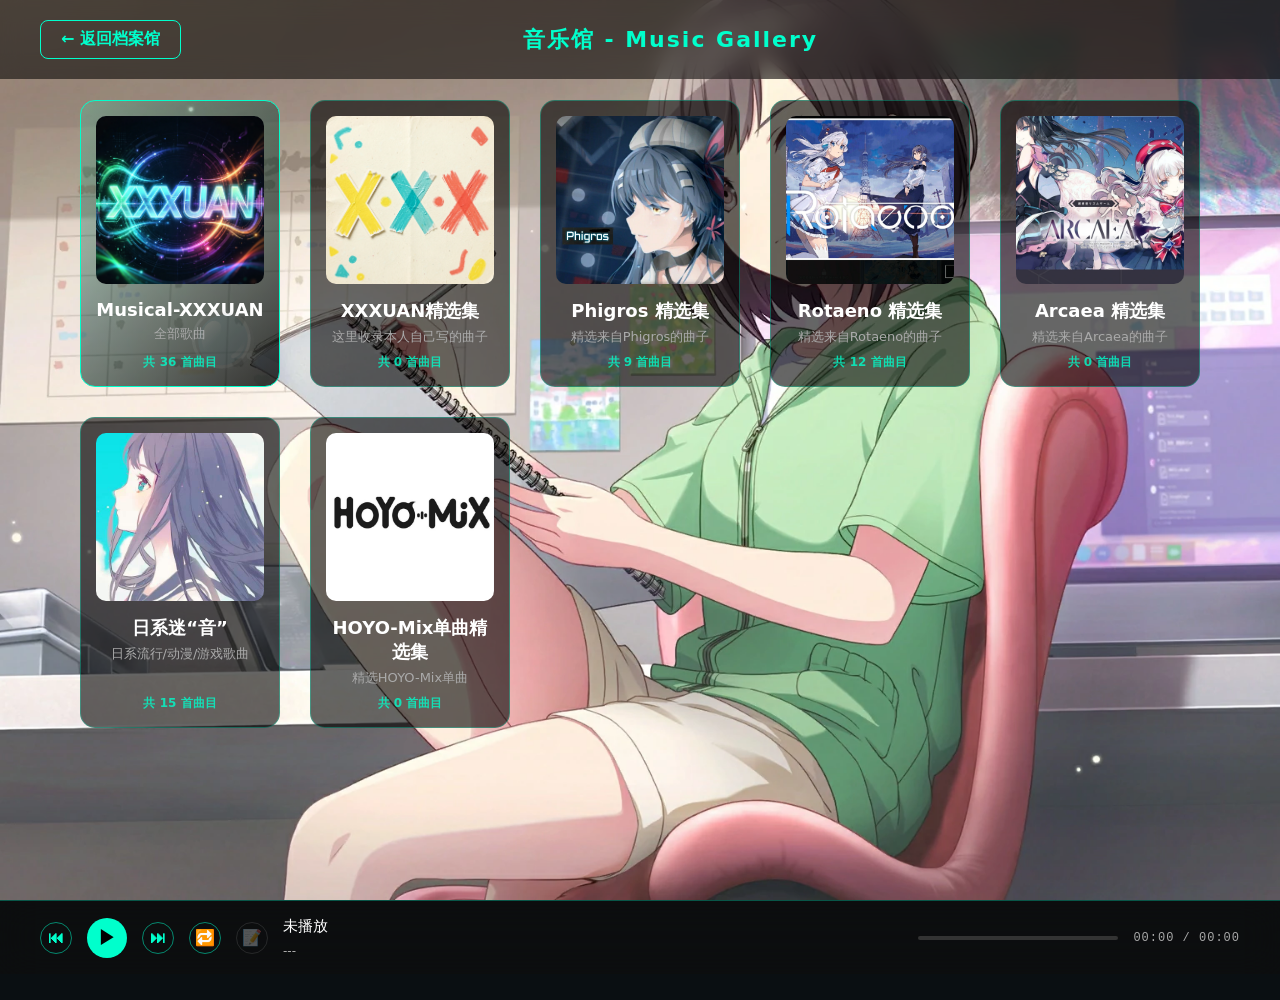
==== commit d1640d7b: "Update3.3.0#音乐馆新增切换歌曲按钮" ====
--- a/music.html
+++ b/music.html
@@ -22,10 +22,8 @@
 
  <!-- 歌曲列表弹窗 -->
 <div id="songs-modal" class="songs-modal" role="dialog" aria-modal="true" aria-labelledby="modal-album-title" aria-hidden="true">
-  
-  <!-- ① 关闭按钮：留在外面，不动它 -->
+   <!-- ① 关闭按钮：留在外面，不动它 -->
   <button class="close-modal" id="close-songs" type="button" aria-label="关闭歌曲列表">&times;</button>
-  
   <!-- ② 新增一个滚动容器，把原来剩下的所有内容都包进去 -->
   <div class="modal-scroll">
     <div class="modal-header-area">
@@ -41,19 +39,28 @@
 
     <div class="songs-grid" id="songs-container"></div>
   </div><!-- ③ 滚动容器结束 -->
-
 </div>
 
  <!-- 歌词弹窗 -->
 <div id="lyrics-modal" class="lyrics-modal" role="dialog" aria-modal="true" aria-labelledby="lyrics-title" aria-hidden="true">
   <button class="close-modal" id="close-lyrics" type="button" aria-label="关闭歌词">&times;</button>
-  <h2 style="text-align: center; color: var(--accent); margin-bottom: 30px;" id="lyrics-title">歌词</h2>
-  <div class="lyrics-content" id="lyrics-content"></div>
+  <!-- 新增：滚动容器 -->
+  <div class="modal-scroll">
+    <h2 style="text-align: center; color: var(--accent); margin-bottom: 30px;" id="lyrics-title">歌词</h2>
+    <div class="lyrics-content" id="lyrics-content"></div>
+  </div><!-- 滚动容器结束 -->
 </div>
 
-  <!-- 全局底部播放器 -->
+ <!-- 全局底部播放器 -->
   <div class="global-player" id="global-player">
+    <!-- 👇 新增：上一首 -->
+    <button class="mode-btn" id="prev-btn" type="button" title="上一首" aria-label="上一首">⏮</button>
+    
     <button class="player-btn" id="main-play-btn" type="button" aria-label="播放/暂停">▶</button>
+    
+    <!-- 👇 新增：下一首 -->
+    <button class="mode-btn" id="next-btn" type="button" title="下一首" aria-label="下一首">⏭</button>
+    
     <button class="mode-btn" id="play-mode-btn" type="button" title="列表循环" aria-label="切换播放模式">🔁</button>
     <button class="lyric-btn" id="lyric-btn" type="button" title="查看歌词" aria-label="查看歌词" disabled>📝</button>
 
--- a/styles-m.css
+++ b/styles-m.css
@@ -102,7 +102,7 @@
 /* 新增：真正的滚动容器 */
 .modal-scroll {
   position: absolute;
-  top: 80px; left: 40px; right: 40px; bottom: 40px;
+  top: 80px; left: 40px; right: 40px; bottom: 70px;
   overflow-y: auto;
   overscroll-behavior: contain;
   padding-right: 10px; /* 给滚动条留空间 */
